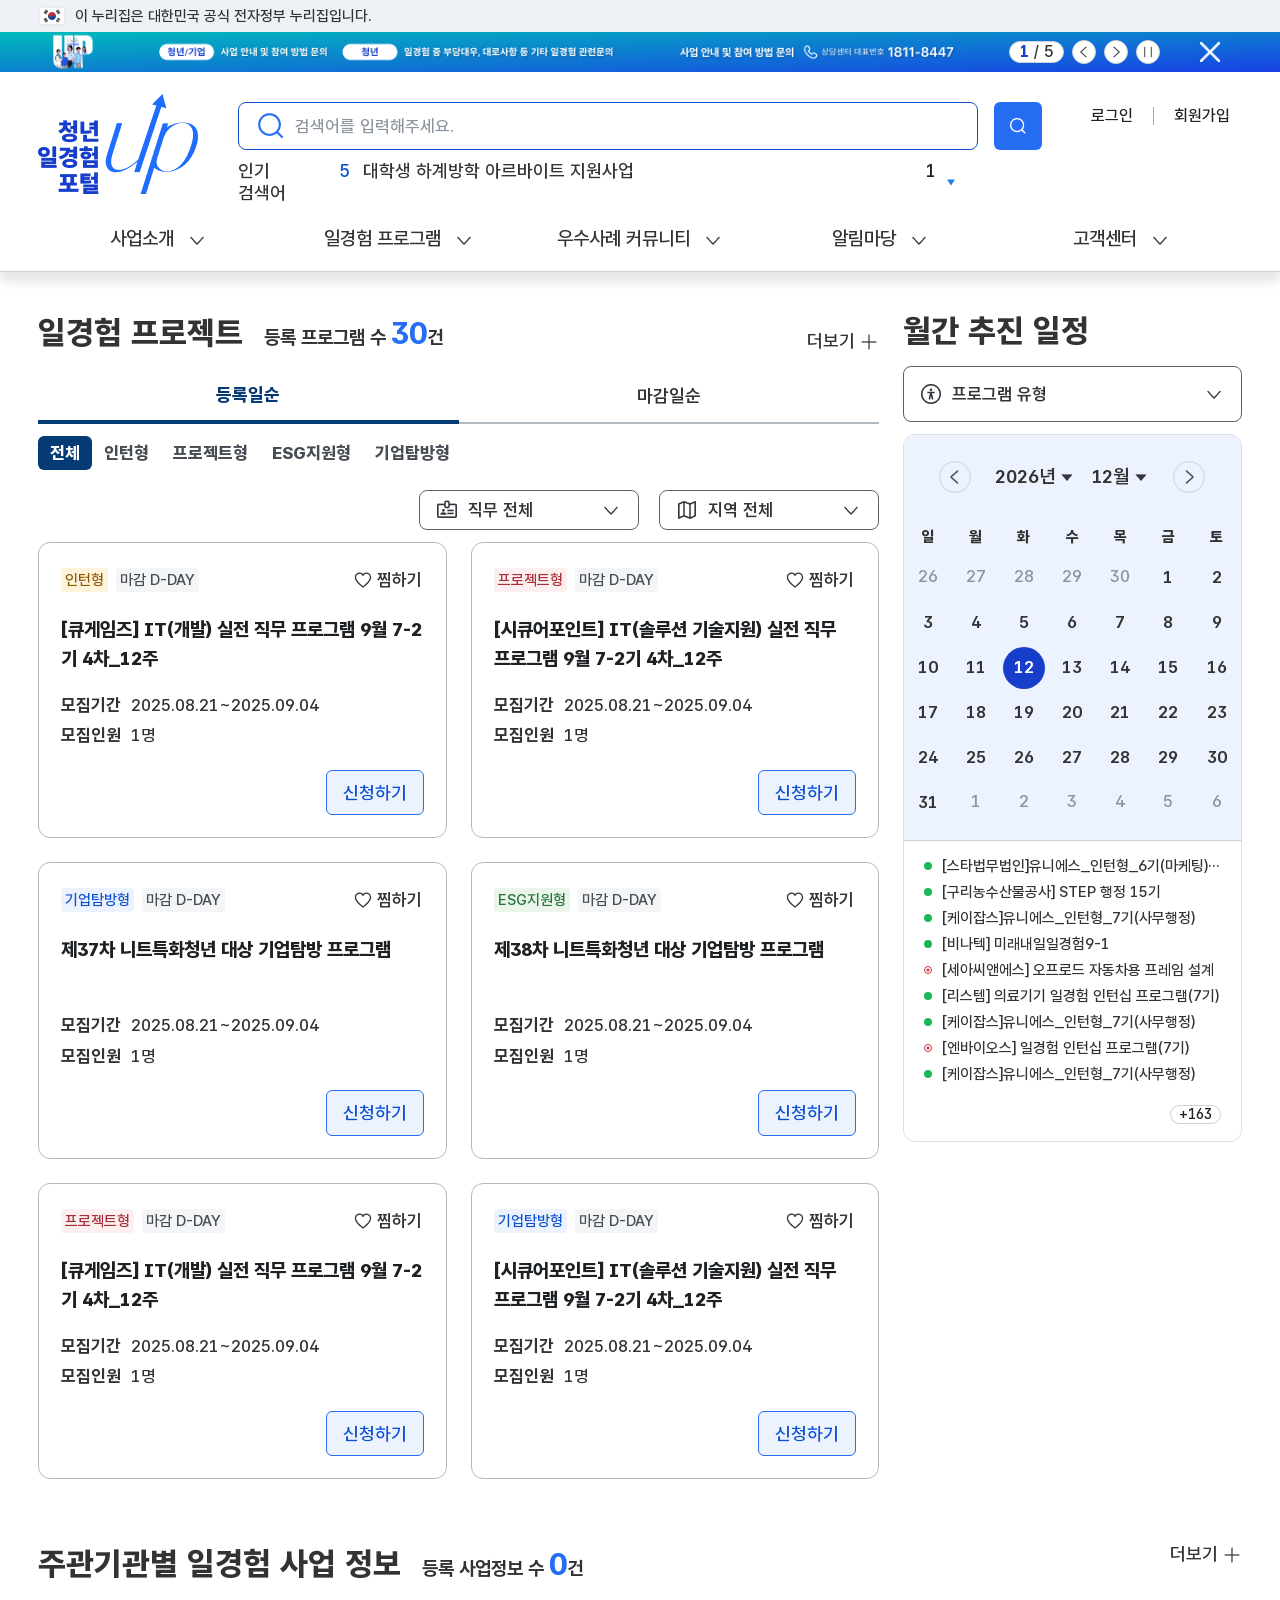
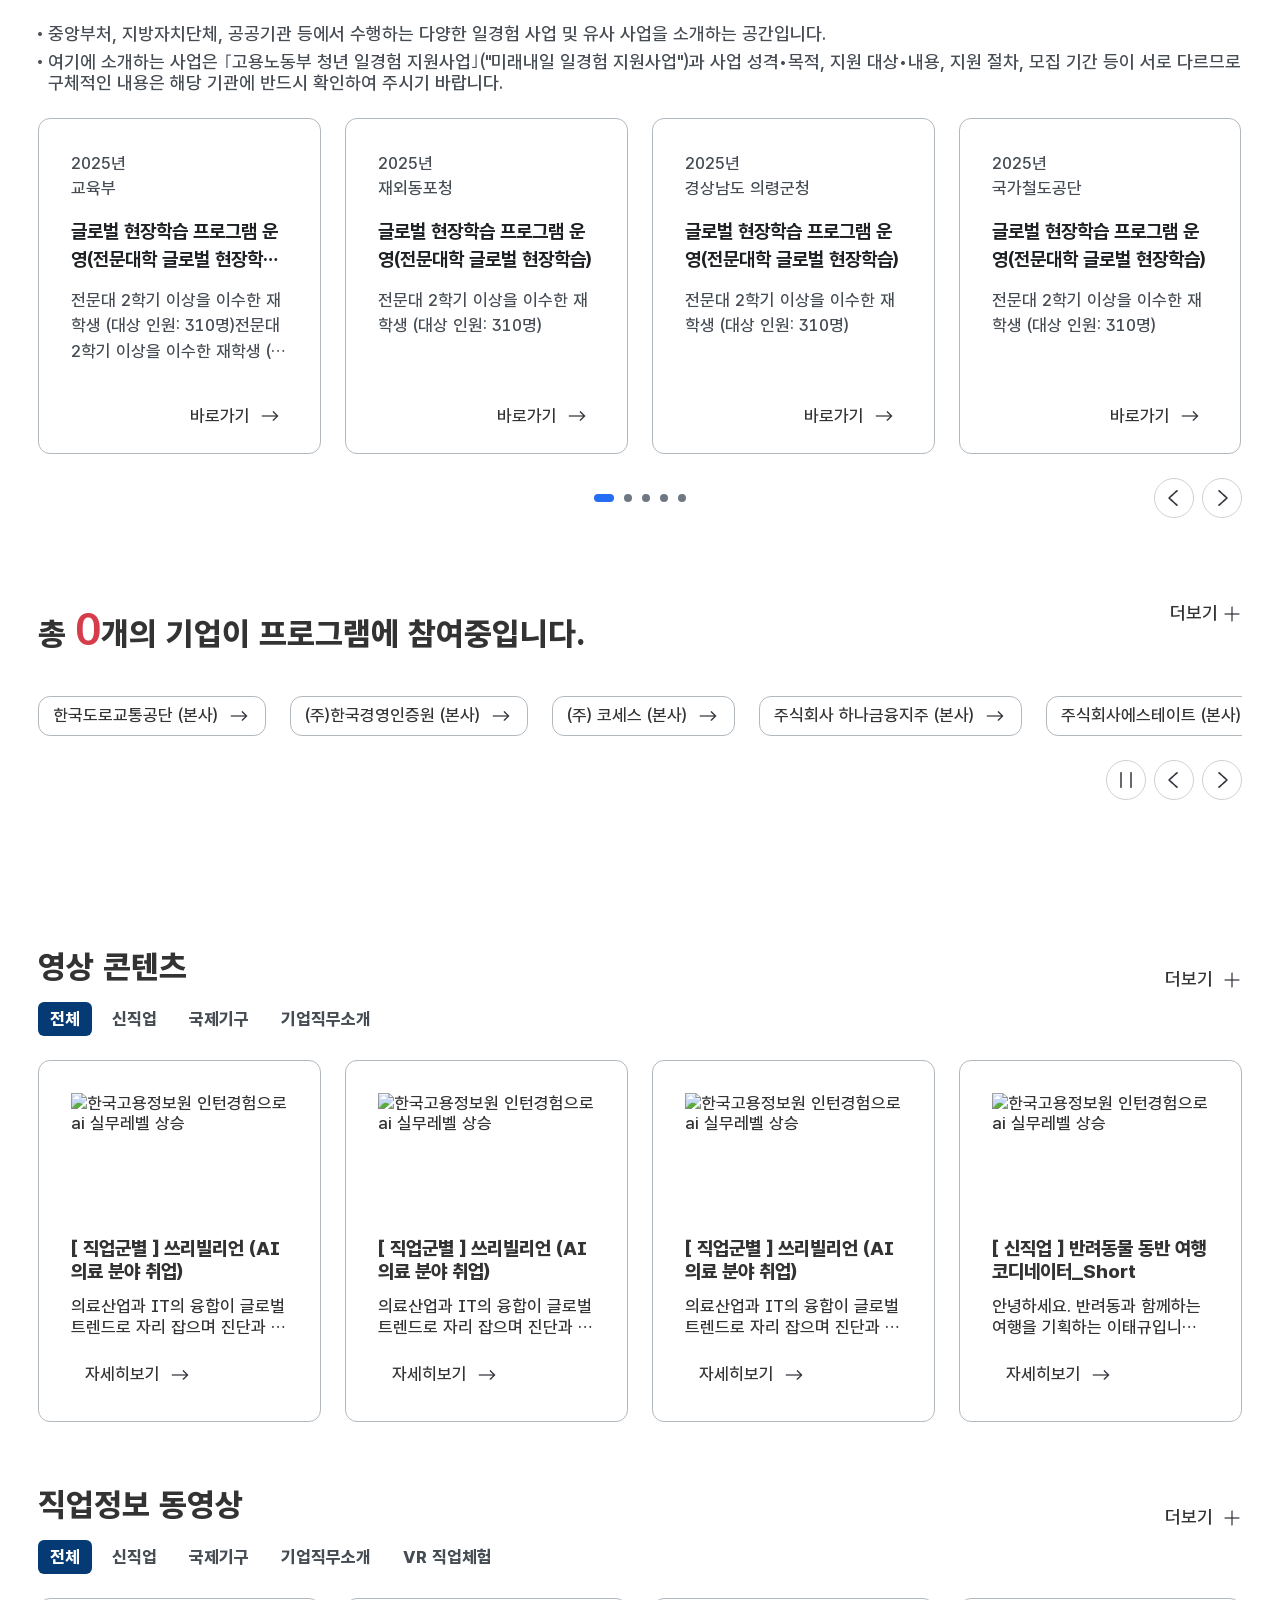
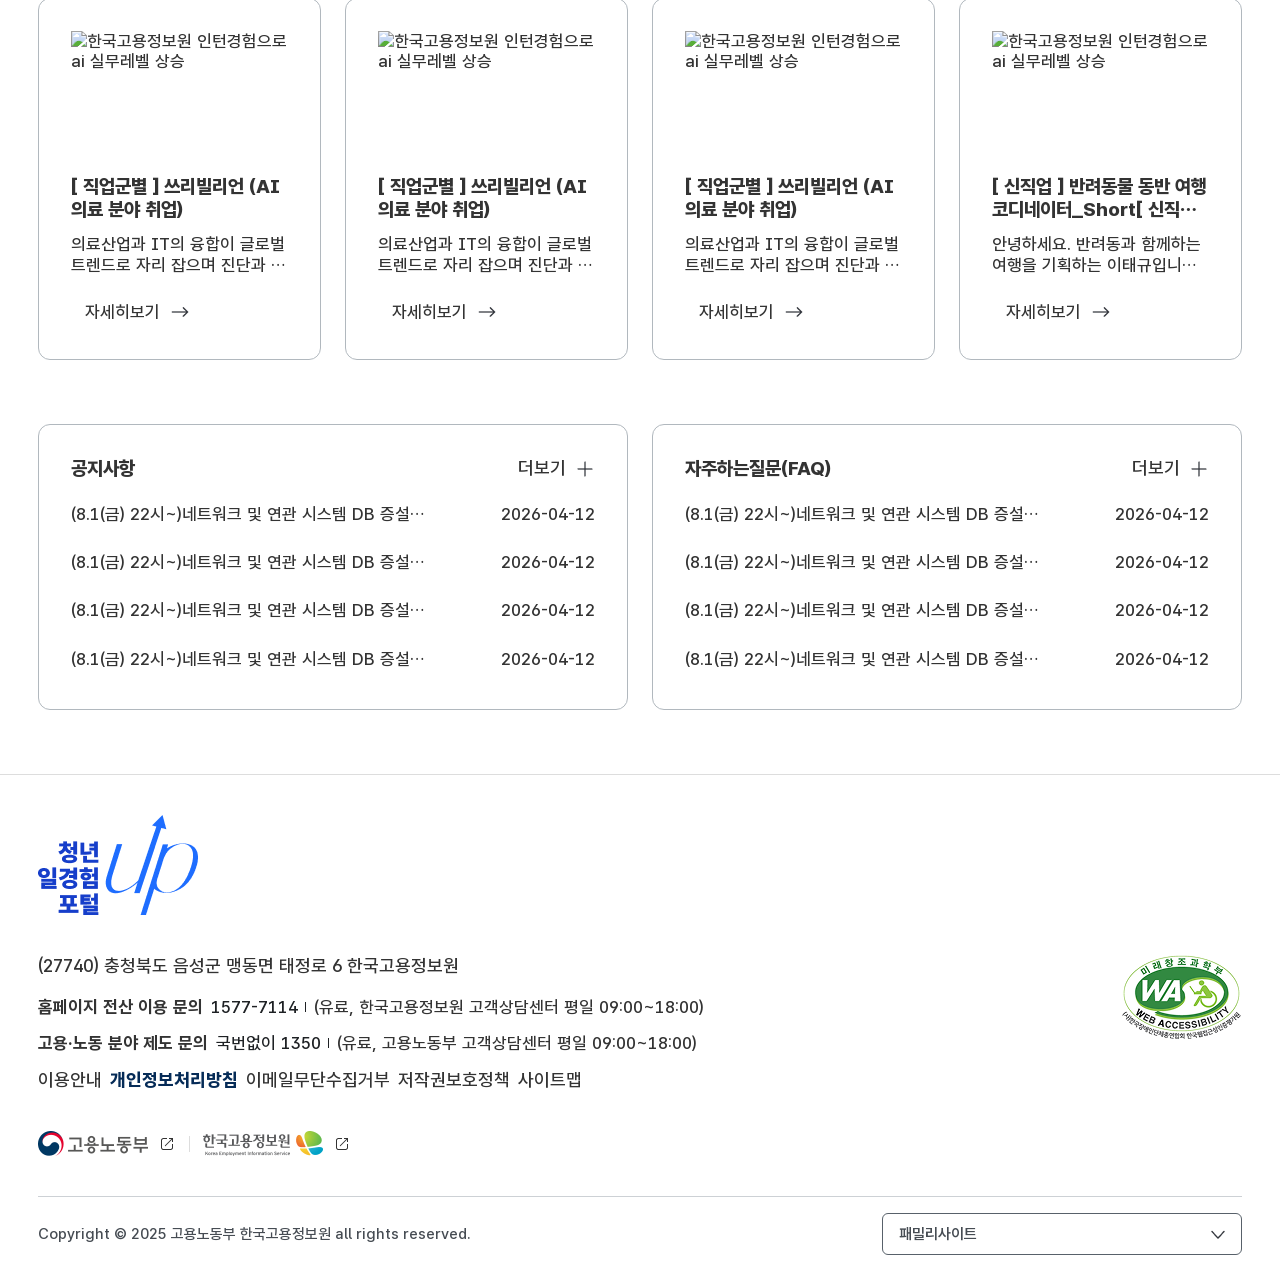
==== html/index.html @ be2e8fe1 "Initial commit" ====
<!DOCTYPE html>
<html lang="ko">
<head>
  

<!-- 헤더에 csrf토큰 -->

<meta charset="utf-8">
<meta http-equiv="X-UA-Compatible" content="IE=edge">
<meta name="viewport" content="width=device-width">
<meta name="format-detection" content="telephone=no, address=no, email=no">

<link rel="stylesheet" type="text/css" href="../static/css/common.css">
<link rel="stylesheet" type="text/css" href="../static/external/jquery-ui/jquery-ui.min.css">
<link rel="stylesheet" type="text/css" href="../static/external/swiper/swiper-bundle.min.css">
<link rel="stylesheet" type="text/css" href="../static/css/layout.css">
<link rel="stylesheet" type="text/css" href="../static/css/style.css">
<link rel="stylesheet" type="text/css" href="../static/css/main.css">
<link rel="icon" href="../static/images/common/KEIS.ico">

<script src="../static/external/jquery/jquery-1.12.4.min.js"></script>
<script src="../static/external/jquery-ui/jquery-ui.min.js"></script>
<script src="../static/external/jquery-ui/jquery.ui.touch-punch.min.js"></script>
<script src="../static/external/spin/spin.js"></script>
<script src="../static/external/swiper/swiper-bundle.min.js"></script>
<script src="../static/external/moment/moment.min.js"></script>
<script src="../static/external/moment/locale/locales.min.js"></script>
<script src="../static/external/blockui/jquery.blockUI.js"></script>
<script src="../static/external/index/index.global.min.js"></script>
<script src="../static/js/xh_commonUtil.js"></script>
<script src="../static/js/xh_common.js"></script>
<script src="../static/js/main.js"></script>



<script>
  
    
      const sessionCurrentMenuPurpSecd = "EBM02";
    
    
  
  
  
    const sessionConcTrgtSeCd = "EBM02";
  
  
    const head_menuId = "MXH0000002";
    const head_prgmId = "xhaa00_m01";
  
  //메시지 출력
  if ("") {
      setTimeout(function(){
        alert("");
      }, 100);
  } else if ("") {
      setTimeout(function(){
        alert("");
      }, 100);
  }
  ComLib.c.CONTEXT_PATH = "/";
</script>
<!-- title 내용 생성 -->



<!-- ./ title 내용 생성 -->
<title>홈 | 청년일경험 포털</title>
</head>
<body>
    <div class="skip-to-content">
        <a href="#container">본문내용 바로가기</a>
        <a href="#gnb">메인메뉴 바로가기</a>
    </div>
    <div class="wrapper">
        <!--............. header .............-->
        <script src="../static/js/common.js"></script>
        <header id="header">
            <div class="header-top">
                <div class="inner">
                    <span class="nuri-text">이 누리집은 대한민국 공식 전자정부 누리집입니다.</span>
                </div>
            </div>
            <div class="header-banner swiper-container">
                <div class="swiper-wrapper">
                    <div class="swiper-slide">
                        <a href="#none">
                            <img src="../static/images/common/header-banner01.png" alt="청년 일경험 포털 UP 청년/기업 사업 안내 및 참여 방법 문의 청녀 일경험 중 부당대우, 대로사항 등 기타 일경험 관련문의 사업 안내 및 참여 방법 문의 상담센터 대표번호 1811-8447" class="pc">
                            <img src="../static/images/common/header-banner-mobile01.png" alt="청년 일경험 포털 UP 청년/기업 사업 안내 및 참여 방법 문의 청녀 일경험 중 부당대우, 대로사항 등 기타 일경험 관련문의 사업 안내 및 참여 방법 문의 상담센터 대표번호 1811-8447" class="mobile">
                        </a>
                    </div>
                    <div class="swiper-slide">
                        <a href="#none">
                            <img src="../static/images/common/header-banner01.png" alt="청년 일경험 포털 UP 청년/기업 사업 안내 및 참여 방법 문의 청녀 일경험 중 부당대우, 대로사항 등 기타 일경험 관련문의 사업 안내 및 참여 방법 문의 상담센터 대표번호 1811-8447" class="pc">
                            <img src="../static/images/common/header-banner-mobile01.png" alt="청년 일경험 포털 UP 청년/기업 사업 안내 및 참여 방법 문의 청녀 일경험 중 부당대우, 대로사항 등 기타 일경험 관련문의 사업 안내 및 참여 방법 문의 상담센터 대표번호 1811-8447" class="mobile">
                        </a>
                    </div>
                    <div class="swiper-slide">
                        <a href="#none">
                            <img src="../static/images/common/header-banner01.png" alt="청년 일경험 포털 UP 청년/기업 사업 안내 및 참여 방법 문의 청녀 일경험 중 부당대우, 대로사항 등 기타 일경험 관련문의 사업 안내 및 참여 방법 문의 상담센터 대표번호 1811-8447" class="pc">
                            <img src="../static/images/common/header-banner-mobile01.png" alt="청년 일경험 포털 UP 청년/기업 사업 안내 및 참여 방법 문의 청녀 일경험 중 부당대우, 대로사항 등 기타 일경험 관련문의 사업 안내 및 참여 방법 문의 상담센터 대표번호 1811-8447" class="mobile">
                        </a>
                    </div>
                    <div class="swiper-slide">
                        <a href="#none">
                            <img src="../static/images/common/header-banner01.png" alt="청년 일경험 포털 UP 청년/기업 사업 안내 및 참여 방법 문의 청녀 일경험 중 부당대우, 대로사항 등 기타 일경험 관련문의 사업 안내 및 참여 방법 문의 상담센터 대표번호 1811-8447" class="pc">
                            <img src="../static/images/common/header-banner-mobile01.png" alt="청년 일경험 포털 UP 청년/기업 사업 안내 및 참여 방법 문의 청녀 일경험 중 부당대우, 대로사항 등 기타 일경험 관련문의 사업 안내 및 참여 방법 문의 상담센터 대표번호 1811-8447" class="mobile">
                        </a>
                    </div>
                    <div class="swiper-slide">
                        <a href="#none">
                            <img src="../static/images/common/header-banner01.png" alt="청년 일경험 포털 UP 청년/기업 사업 안내 및 참여 방법 문의 청녀 일경험 중 부당대우, 대로사항 등 기타 일경험 관련문의 사업 안내 및 참여 방법 문의 상담센터 대표번호 1811-8447" class="pc">
                            <img src="../static/images/common/header-banner-mobile01.png" alt="청년 일경험 포털 UP 청년/기업 사업 안내 및 참여 방법 문의 청녀 일경험 중 부당대우, 대로사항 등 기타 일경험 관련문의 사업 안내 및 참여 방법 문의 상담센터 대표번호 1811-8447" class="mobile">
                        </a>
                    </div>
                </div>
                <div class="swiper-controller">
                    <div class="pagination"></div>
                    <div class="btn-box">
                        <button type="button" class="btn-prev"><span class="blind">이전</span></button>
                        <button type="button" class="btn-next"><span class="blind">다음</span></button>
                        <button type="button" class="btn-stop"><span class="blind">재생/정지</span></button>
                    </div>
                    <button type="button" class="close"><span class="blind">닫기</span></button>
                </div>
                <!-- <button type="button" class="close"><span class="blind">닫기</span></button> -->
            </div>
            <div class="header-bottom">
                <div class="inner">
                    <h1 class="logo-box"><a href="#none" class="logo">청년 일경험 포털</a></h1>
                    <div class="srch-wrap">
                        <div class="inp-wrap">
                            <div class="inp-box">
                                <input type="text" placeholder="검색어를 입력해주세요." class="inp" title="검색어를 입력해주세요.">
                            </div>
                            <button type="button" class="btn-srch"><span class="blind">검색</span></button>
                        </div>
                        <div class="history-area">
                            <!-- 검색창 클릭 시 .active 생성 -->
                            <div>
                                <div class="left">
                                    <div class="trend-box">
                                        <p class="tit">인기검색어</p>
                                        <!-- 최근 검색 X -->
                                        <div class="center">
                                            <p class="center">최근 검색어가 없습니다.</p>
                                        </div>
                                        <!-- 최근 검색 O -->
                                        <div class="item-list">
                                            <div class="item">
                                                <span class="num">1</span>
                                                <a href="#none">빅데이터</a>
                                                <span class="rank down">
                                                    <!-- down 일 경우 하락 -->
                                                    <em>1</em>
                                                    <i class="blind">하락</i>
                                                </span>
                                                
                                            </div>
                                            <div class="item">
                                                <span class="num">2</span>
                                                <a href="#none">공기업</a>
                                                <span class="rank stay">
                                                    <!-- stay 일 경우 유지 -->
                                                    <em>1</em>
                                                    <i class="blind">유지</i>
                                                </span>
                                            </div>
                                            <div class="item">
                                                <span class="num">3</span>
                                                <a href="#none">청년인터</a>
                                                <span class="rank up">
                                                    <!-- up 일 경우 상승 -->
                                                    <em>1</em>
                                                    <i class="blind">상승</i>
                                                </span>
                                            </div>
                                        </div>
                                    </div>
                                    <div class="history-box">
                                        <p class="tit">최근 본 일경험 프로그램</p>
                                        <!-- 로그인 전 -->
                                        <div class="center">
                                            <P>최근 본 일경험 프로그램은 로그인 후 <br>확인 가능합니다.</P>
                                            <a href="#none" class="go-to-login">로그인</a>
                                        </div>
                                        <!-- 로그인 후 -->
                                        <div class="item-list">
                                            <div class="item">
                                                <a href="#none">[한국표준협회] 경영사무</a>
                                                <button class="btn-delete" title="삭제"></button>
                                            </div>
                                            <div class="item">
                                                <a href="#none">[더나은] 광고마케팅</a>
                                                <button class="btn-delete" title="삭제"></button>
                                            </div>
                                            <div class="item">
                                                <a href="#none">[근로복지공단 서울북부지사] 경영사무</a>
                                                <button class="btn-delete" title="삭제"></button>
                                            </div>
                                            <button class="btn-delete all">전체삭제</button>
                                        </div>
                                    </div>
                                </div>
                                <div class="right">
                                    <p class="tit">지원 마감 임박 공고</p>
                                    <ul class="list">
                                        <li>
                                            <span class="num">1.</span>
                                            <a href="#none">[근로복지공단 서울북부지사][근로복지공단 서울북부지사][근로복지공단 서울북부지사]</a>
                                        </li>
                                        <li>
                                            <span class="num">2.</span>
                                            <a href="#none">[근로복지공단 서울북부지사]</a>
                                        </li>
                                        <li>
                                            <span class="num">3.</span>
                                            <a href="#none">[근로복지공단 서울북부지사]</a>
                                        </li>
                                        <li>
                                            <span class="num">4.</span>
                                            <a href="#none">[근로복지공단 서울북부지사]</a>
                                        </li>
                                        <li>
                                            <span class="num">5.</span>
                                            <a href="#none">[근로복지공단 서울북부지사]</a>
                                        </li>
                                        <li>
                                            <span class="num">6.</span>
                                            <a href="#none">[근로복지공단 서울북부지사]</a>
                                        </li>
                                    </ul>
                                </div>
                            </div>
                        </div>
                        <div class="keyword-wrap">
                            <p>인기 검색어</p>
                            <div class="item">
                                <span class="num">5</span>
                                <a href="#none">대학생 하계방학 아르바이트 지원사업</a>
                                <span class="rank down">
                                    <!-- down 일 경우 하락 -->
                                    <em>1</em>
                                    <i class="blind">하락</i>
                                </span>
                                <!-- <span class="rank stay"> -->
                                    <!-- stay 일 경우 유지 -->
                                    <!-- <em>1</em> -->
                                    <!-- <i class="blind">유지</i> -->
                                <!-- </span> -->
                                <!-- <span class="rank up"> -->
                                    <!-- up 일 경우 상승 -->
                                    <!-- <em>1</em> -->
                                    <!-- <i class="blind">상승</i> -->
                                <!-- </span> -->
                            </div>
                        </div>
                    </div>
                    <ul class="util">
                        <li class="login"><a href="#none"><i class="icon"></i>로그인</a></li>
                        <!-- <li><a href="#none" class="logout"><i class="icon"></i>로그아웃</a></li> -->
                        <li class="join"><a href="#none" class="join"><i class="icon"></i>회원가입</a></li>
                        <li><button type="button" class="all-menu"><i class="icon"></i>전체메뉴</button></li>
                    </ul>
                    <div class="gnb-wrap pc">
                        <nav id="gnb" class="gnb">
                            <ul class="depth1">
                                <li class="depth1-item">
                                    <a href="#none">사업소개  <i></i></a>
                                    
                                    <ul class="depth2">
                                        <li class="depth2-item">
                                            <a href="#none">청년일경험 포털</a>
                                        </li>
                                        <li class="depth2-item">
                                            <a href="#none">고용노동부 <br>청년일경험</a>
                                        </li>
                                        <li class="depth2-item">
                                            <a href="#none">주관기관별 <br>일경험 사업</a>
                                        </li>
                                    </ul>
                                </li>
                                <li class="depth1-item">
                                    <a href="#none">일경험 프로그램  <i></i></a>
                                    
                                    <ul class="depth2">
                                        <li class="depth2-item">
                                            <a href="#none">프로그램 정보</a>
                                        </li>
                                        <li class="depth2-item">
                                            <a href="#none">모집일정</a>
                                        </li>
                                        <li class="depth2-item">
                                            <a href="#none">운영기관</a>
                                        </li>
                                        <li class="depth2-item">
                                            <a href="#none">참여기업</a>
                                        </li>
                                    </ul>
                                </li>
                                <li class="depth1-item">
                                    <a href="#none">우수사례 커뮤니티  <i></i></a>
                                    
                                    <ul class="depth2">
                                        <li class="depth2-item">
                                            <a href="#none">인턴형</a>
                                        </li>
                                        <li class="depth2-item">
                                            <a href="#none">프로젝트형 우수사례</a>
                                        </li>
                                        <li class="depth2-item">
                                            <a href="#none">ESG지원형 우수사례</a>
                                        </li>
                                        <li class="depth2-item">
                                            <a href="#none">기업탐방형 우수사례</a>
                                        </li>
                                    </ul>
                                </li>
                                <li class="depth1-item">
                                    <a href="#none">알림마당  <i></i></a>
                                    
                                    <ul class="depth2">
                                        <li class="depth2-item">
                                            <a href="#none">공지사항</a>
                                        </li>
                                        <li class="depth2-item">
                                            <a href="#none">자료실</a>
                                        </li>
                                        <li class="depth2-item">
                                            <a href="#none">VR 직업체험</a>
                                        </li>
                                        <li class="depth2-item">
                                            <a href="#none">직업정보 동영상</a>
                                        </li>
                                        <li class="depth2-item">
                                            <a href="#none">수료증 진위확인</a>
                                        </li>
                                    </ul>
                                </li>
                                <li class="depth1-item">
                                    <a href="#none">고객센터  <i></i></a>
                                    
                                    <ul class="depth2">
                                        <li class="depth2-item">
                                            <a href="#none">자주하는 질문</a>
                                        </li>
                                        <li class="depth2-item">
                                            <a href="#none">이용안내</a>
                                        </li>
                                        <li class="depth2-item">
                                            <a href="#none">사이트맵</a>
                                        </li>
                                        <li class="depth2-item">
                                            <a href="#none">운영 정책</a>
                                        </li>
                                    </ul>
                                </li>
                            </ul>
                        </nav>
                    </div>
                </div>
            </div>
            <div class="dim"></div>
        </header>
        <!--............. mobile gnb .............-->
        <div class="mobile-gnb-wrap">
            <div class="mobile-gnb">
                <div class="mobile-info">
                    <a href="#none" class="login">로그인을 해주세요.</a>
                </div>
                <nav class="gnb">
                    <ul class="depth1">
                        <!-- 좌측메뉴 -->
                        <li class="depth1-item">
                            <a href="#none" title="메뉴 열기">사업소개<i></i></a>
                            <!-- 대메뉴명 -->
                            <ul class="depth2">
                                <li class="depth2-item"><a href="#none">청년일경험 포털</a></li> <!-- 2댑스 중메뉴명 -->

                                <li class="depth2-item"><a href="#none">고용노동부 청년일경험</a></li> <!-- 2댑스 중메뉴명 -->

                                <li class="depth2-item"><a href="#none">주관기관별 일경험 사업</a></li> <!-- 2댑스 중메뉴명 -->
                            </ul>
                        </li>
                        
                        <li class="depth1-item">
                            <a href="#n" title="메뉴 열기" class="">일경험 프로그램<i></i></a>
                            <!-- 대메뉴명 -->
                            <ul class="depth2">
                                <li class="depth2-item"><a href="#none">프로그램 정보</a></li>  <!-- 2댑스 중메뉴명 -->

                                <li class="depth2-item"><a href="#none">모집일정</a></li>  <!-- 2댑스 중메뉴명 -->

                                <li class="depth2-item"><a href="#none">운영기관</a></li>  <!-- 2댑스 중메뉴명 -->

                                <li class="depth2-item"><a href="#none">참여기업</a></li>  <!-- 2댑스 중메뉴명 -->
                            </ul>
                        </li>
                        
                        <li class="depth1-item">
                            <a href="#n" title="메뉴 열기">우수사례 커뮤니티<i></i></a>
                            <!-- 대메뉴명 -->
                            
                            <ul class="depth2">
                                <li class="depth2-item"><a href="#none">인턴형 우수사례</a></li>  <!-- 2댑스 중메뉴명 -->

                                <li class="depth2-item"><a href="#none">프로젝트형 우수사례</a></li>  <!-- 2댑스 중메뉴명 -->

                                <li class="depth2-item"><a href="#none">ESG지원형 우수사례</a></li>  <!-- 2댑스 중메뉴명 -->

                                <li class="depth2-item"><a href="#none">기업탐방형 우수사례</a></li>  <!-- 2댑스 중메뉴명 -->
                            </ul>
                        </li>
                        
                        <li class="depth1-item">
                            <a href="#n" title="메뉴 열기">알림마당<i></i></a>
                            <!-- 대메뉴명 -->
                            
                            <ul class="depth2">
                                <li class="depth2-item"><a href="#none">공지사항</a></li>  <!-- 2댑스 중메뉴명 -->

                                <li class="depth2-item"><a href="#none">자료실</a></li>  <!-- 2댑스 중메뉴명 -->

                                <li class="depth2-item"><a href="#none">VR 직업체험</a></li>  <!-- 2댑스 중메뉴명 -->

                                <li class="depth2-item"><a href="#none">직업정보 동영상</a></li>  <!-- 2댑스 중메뉴명 -->

                                <li class="depth2-item"><a href="#none">수료증 진위확인</a></li>  <!-- 2댑스 중메뉴명 -->
                            </ul>
                        </li>
                        
                        <li class="depth1-item">
                            <a href="#n" title="메뉴 열기">고객센터<i></i></a>
                            <!-- 대메뉴명 -->
                            
                            <ul class="depth2">
                                <li class="depth2-item"><a href="#none">자주하는 질문</a></li>  <!-- 2댑스 중메뉴명 -->

                                <li class="depth2-item"><a href="#none">이용안내</a></li>  <!-- 2댑스 중메뉴명 -->

                                <li class="depth2-item"><a href="#none">사이트맵</a></li>  <!-- 2댑스 중메뉴명 -->

                                <li class="depth2-item"><a href="#none">운영 정책</a></li>  <!-- 2댑스 중메뉴명 -->
                            </ul>
                        </li>
                    </ul>
                </nav>
                <button type="button" class="mobile-close"><span class="blind">메뉴 닫기</span></button>
            </div>
        </div>
        <!--............. //mobile gnb .............-->

        <!--............. // header .............-->

        <!--............. main container .............-->
        <div id="container" class="container main">
            <div class="inner">
                <section class="visual">
                    <div class="left">
                        <h2>일경험 프로젝트 
                            <span class="desc">등록 프로그램 수 <i class="counter" data-target="87">0</i>건</span>
                        </h2>
                        
                        <div class="tab-container">
                            <ul class="btn-wrap tab-menu">
                                <li><button type="button" class="active" title="선택됨">등록일순</button></li>
                                <li><button type="button" title="">마감일순</button></li>
                            </ul>
                            <div class="tab-contents">
                                <div class="detail-wrap btn-wrap">
                                    <div class="details swiper-container">
                                        <div class="swiper-wrapper">
                                            <div class="swiper-slide"><button type="button" class="btn active" title="선택됨">전체</button></div>
                                            <div class="swiper-slide"><button type="button" class="btn">인턴형</button></div>
                                            <div class="swiper-slide"><button type="button" class="btn">프로젝트형</button></div>
                                            <div class="swiper-slide"><button type="button" class="btn">ESG지원형</button></div>
                                            <div class="swiper-slide"><button type="button" class="btn">기업탐방형</button></div>
                                        </div>
                                        <div class="swiper-controller">
                                            <button type="button" class="prev"><span class="blind">이전</span></button>
                                            <button type="button" class="next"><span class="blind">다음</span></button>
                                        </div>
                                    </div>
                                    <div class="inp-group">
                                        <div class="custom-select dropdown">
                                            <button class="dropdown-btn ico-category" title="직무 선택 열기">직무 전체</button>
                                            <div class="dropdown-box">
                                                <div class="popup-header">직무 선택</div>
                                                <div class="popup-body">
                                                    <div class="rdo-group block">
                                                        <label class="rdo"><input type="radio" name="rdo01" value="" checked=""><span>직무 전체</span></label>
                                                        
                                                        <label class="rdo"><input type="radio" name="rdo01" value="10"><span>경영·사무</span></label>
                                                        
                                                        <label class="rdo"><input type="radio" name="rdo01" value="11"><span>금융·회계</span></label>
                                                        
                                                        <label class="rdo"><input type="radio" name="rdo01" value="12"><span>영업·해외영업</span></label>
                                                        
                                                        <label class="rdo"><input type="radio" name="rdo01" value="13"><span>광고·마케팅</span></label>
                                                        
                                                        <label class="rdo"><input type="radio" name="rdo01" value="14"><span>IT</span></label>
                                                        
                                                        <label class="rdo"><input type="radio" name="rdo01" value="15"><span>연구·R&amp;D</span></label>
                                                        
                                                        <label class="rdo"><input type="radio" name="rdo01" value="16"><span>생산·제조</span></label>
                                                        
                                                        <label class="rdo"><input type="radio" name="rdo01" value="17"><span>공공행정</span></label>
                                                        
                                                        <label class="rdo"><input type="radio" name="rdo01" value="99"><span>기타</span></label>
                                                        
                                                    </div>
                                                </div>
                                                <div class="popup-footer">
                                                    <button class="dropdown-apply"><span class="blind">직무 선택</span>적용</button>
                                                </div>
                                                <button class="popup-close" onclick="fn_CategoryPopClose();"><span class="blind">직무 선택 닫기</span></button>
                                            </div>
                                        </div>
                                        <div class="custom-select dropdown">
                                            <button class="dropdown-btn ico-region" title="지역 선택 열기" aria-expanded="true">지역 전체</button>
                                            <div class="dropdown-box">
                                                <div class="popup-header">지역 선택</div>
                                                <div class="popup-body">
                                                    <div class="rdo-group block">
                                                        <label class="rdo"><input type="radio" name="rdo02" value="" checked=""><span>지역 전체</span></label>
                                                        
                                                        <label class="rdo"><input type="radio" name="rdo02" value="11000"><span>서울</span></label>
                                                        
                                                        <label class="rdo"><input type="radio" name="rdo02" value="26000"><span>부산</span></label>
                                                        
                                                        <label class="rdo"><input type="radio" name="rdo02" value="27000"><span>대구</span></label>
                                                        
                                                        <label class="rdo"><input type="radio" name="rdo02" value="28000"><span>인천</span></label>
                                                        
                                                        <label class="rdo"><input type="radio" name="rdo02" value="29000"><span>광주</span></label>
                                                        
                                                        <label class="rdo"><input type="radio" name="rdo02" value="30000"><span>대전</span></label>
                                                        
                                                        <label class="rdo"><input type="radio" name="rdo02" value="31000"><span>울산</span></label>
                                                        
                                                        <label class="rdo"><input type="radio" name="rdo02" value="36110"><span>세종</span></label>
                                                        
                                                        <label class="rdo"><input type="radio" name="rdo02" value="41000"><span>경기</span></label>
                                                        
                                                        <label class="rdo"><input type="radio" name="rdo02" value="43000"><span>충북</span></label>
                                                        
                                                        <label class="rdo"><input type="radio" name="rdo02" value="44000"><span>충남</span></label>
                                                        
                                                        <label class="rdo"><input type="radio" name="rdo02" value="46000"><span>전남</span></label>
                                                        
                                                        <label class="rdo"><input type="radio" name="rdo02" value="47000"><span>경북</span></label>
                                                        
                                                        <label class="rdo"><input type="radio" name="rdo02" value="48000"><span>경남</span></label>
                                                        
                                                        <label class="rdo"><input type="radio" name="rdo02" value="50000"><span>제주</span></label>
                                                        
                                                        <label class="rdo"><input type="radio" name="rdo02" value="51000"><span>강원</span></label>
                                                        
                                                        <label class="rdo"><input type="radio" name="rdo02" value="52000"><span>전북</span></label>
                                                        
                                                        <label class="rdo"><input type="radio" name="rdo02" value="99999"><span>지역무관</span></label>
                                                        
                                                    </div>
                                                </div>
                                                <div class="popup-footer">
                                                    <button class="dropdown-apply"><span class="blind">지역 선택</span>적용</button>
                                                </div>
                                                <button class="popup-close"><span class="blind">지역 선택 닫기</span></button>
                                            </div>
                                        </div>
                                    </div>
                                </div>

                                <!-- 컨텐츠 있을 때 -->
                                <div class="contents active swiper-container responsive">
                                    <ul class="item swiper-wrapper">
                                        <li class="swiper-slide">
                                            <div class="util-box">
                                                <div class="tag-box">
                                                    <span class="tag yellow">인턴형</span>
                                                    <span class="tag gray">마감 D-DAY</span>
                                                </div>
                                                <button type="button" class="btn-wish">찜하기</button>
                                            </div>
                                            <p class="tit">[큐게임즈] IT(개발) 실전 직무 프로그램 9월 7-2기 4차_12주</p>
                                            <p><span class="bold">모집기간</span><span>2025.08.21~2025.09.04</span></p>
                                            <p><span class="bold">모집인원</span><span>1명</span></p>
                                            <a href="#none1" class="">신청하기</a>
                                        </li>
                                        <li class="swiper-slide">
                                            <div class="util-box">
                                                <div class="tag-box">
                                                    <span class="tag red">프로젝트형</span>
                                                    <span class="tag gray">마감 D-DAY</span>
                                                </div>
                                                <button type="button" class="btn-wish">찜하기</button>
                                            </div>
                                            <p class="tit">[시큐어포인트] IT(솔루션 기술지원) 실전 직무 프로그램 9월 7-2기 4차_12주</p>
                                            <p><span class="bold">모집기간</span><span>2025.08.21~2025.09.04</span></p>
                                            <p><span class="bold">모집인원</span><span>1명</span></p>
                                            <a href="#none2" class="">신청하기</a>
                                        </li>
                                        <li class="swiper-slide">
                                            <div class="util-box">
                                                <div class="tag-box">
                                                    <span class="tag blue">기업탐방형</span>
                                                    <span class="tag gray">마감 D-DAY</span>
                                                </div>
                                                <button type="button" class="btn-wish">찜하기</button>
                                            </div>
                                            <p class="tit">제37차 니트특화청년 대상 기업탐방 프로그램</p>
                                            <p><span class="bold">모집기간</span><span>2025.08.21~2025.09.04</span></p>
                                            <p><span class="bold">모집인원</span><span>1명</span></p>
                                            <a href="#none3" class="">신청하기</a>
                                        </li>
                                        <li class="swiper-slide">
                                            <div class="util-box">
                                                <div class="tag-box">
                                                    <span class="tag green">ESG지원형</span>
                                                    <span class="tag gray">마감 D-DAY</span>
                                                </div>
                                                <button type="button" class="btn-wish">찜하기</button>
                                            </div>
                                            <p class="tit">제38차 니트특화청년 대상 기업탐방 프로그램</p>
                                            <p><span class="bold">모집기간</span><span>2025.08.21~2025.09.04</span></p>
                                            <p><span class="bold">모집인원</span><span>1명</span></p>
                                            <a href="#none4" class="">신청하기</a>
                                        </li>
                                        <li class="swiper-slide">
                                            <div class="util-box">
                                                <div class="tag-box">
                                                    <span class="tag red">프로젝트형</span>
                                                    <span class="tag gray">마감 D-DAY</span>
                                                </div>
                                                <button type="button" class="btn-wish">찜하기</button>
                                            </div>
                                            <p class="tit">[큐게임즈] IT(개발) 실전 직무 프로그램 9월 7-2기 4차_12주</p>
                                            <p><span class="bold">모집기간</span><span>2025.08.21~2025.09.04</span></p>
                                            <p><span class="bold">모집인원</span><span>1명</span></p>
                                            <a href="#none5" class="">신청하기</a>
                                        </li>
                                        <li class="swiper-slide">
                                            <div class="util-box">
                                                <div class="tag-box">
                                                    <span class="tag blue">기업탐방형</span>
                                                    <span class="tag gray">마감 D-DAY</span>
                                                </div>
                                                <button type="button" class="btn-wish">찜하기</button>
                                            </div>
                                            <p class="tit">[시큐어포인트] IT(솔루션 기술지원) 실전 직무 프로그램 9월 7-2기 4차_12주</p>
                                            <p><span class="bold">모집기간</span><span>2025.08.21~2025.09.04</span></p>
                                            <p><span class="bold">모집인원</span><span>1명</span></p>
                                            <a href="#none6" class="">신청하기</a>
                                        </li>
                                    </ul>
                                    <div class="swiper-controller">
                                        <button type="button" class="btn-prev"></button>
                                        <div class="pagination"></div>
                                        <button type="button" class="btn-next"></button>
                                    </div>
                                </div>
                                
                                <!-- 컨텐츠 없을 때 -->
                                <div class="contents">
                                    <p class="no-content">모집 중인 프로그램이 없습니다. 😥</p>
                                </div>

                                
                            </div>
                        </div>
                        <a href="#none2" class="view-more">더보기<i class="icon"></i></a>
                    </div>
                    <div class="right">
                        <h2>월간 추진 일정</h2>
                        <div class="custom-select dropdown">
                            <button class="dropdown-btn ico-programlist" title="직무 선택 열기">프로그램 유형</button>
                            <div class="dropdown-box">
                                <div class="popup-header">프로그램 유형</div>
                                <div class="popup-body">
                                    <div class="rdo-group block">
                                        <label class="rdo"><input type="radio" name="rdo01" value="" checked=""><span>전체</span></label>
                                        
                                        <label class="rdo"><input type="radio" name="rdo01" value="10"><span>인턴형</span></label>
                                        
                                        <label class="rdo"><input type="radio" name="rdo01" value="11"><span>프로젝트형</span></label>
                                        
                                        <label class="rdo"><input type="radio" name="rdo01" value="12"><span>ESG지원형</span></label>
                                        
                                        <label class="rdo"><input type="radio" name="rdo01" value="13"><span>기업탐방형</span></label>
                                    </div>
                                </div>
                                <div class="popup-footer">
                                    <button class="dropdown-apply"><span class="blind">프로그램 유형</span>적용</button>
                                </div>
                                <button class="popup-close" onclick="fn_CategoryPopClose();"><span class="blind">프로그램 유형 닫기</span></button>
                            </div>
                        </div>
                        <div class="calender-wrap">
                            <div class="calender-header">
                                <button type="button" class="btn btn-prev"><span class="blind">이전 달</span></button>
                                <div class="select-group">
                                    <div class="select-box">
                                        <button class="select-display">2026년</button>
                                        <ul class="select-options">
                                            <li><button>2024년</button></li>
                                            <li><button>2025년</button></li>
                                            <li><button>2026년</button></li>
                                            <li><button>2027년</button></li>
                                        </ul>
                                    </div>
                                    <div class="select-box">
                                        <button class="select-display">12월</button>
                                        <ul class="select-options">
                                            <li><button type="button">1월</button></li>
                                            <li><button type="button">2월</button></li>
                                            <li><button type="button">3월</button></li>
                                            <li><button type="button">4월</button></li>
                                            <li><button type="button">5월</button></li>
                                            <li><button type="button">6월</button></li>
                                            <li><button type="button">7월</button></li>
                                            <li><button type="button">8월</button></li>
                                            <li><button type="button">9월</button></li>
                                            <li><button type="button">10월</button></li>
                                            <li><button type="button">11월</button></li>
                                            <li><button type="button">12월</button></li>
                                        </ul>
                                    </div>
                                </div>
                                <button type="button" class="btn btn-next"><span class="blind">다음 달</span></button>
                            </div>
                            <div class="calender-box">
                                <table class="calender">
                                    <caption class="blind">월간 일정에 대한 표</caption>
                                    <colgroup>
                                        <col style="width: calc(100% / 7);">
                                        <col style="width: calc(100% / 7);">
                                        <col style="width: calc(100% / 7);">
                                        <col style="width: calc(100% / 7);">
                                        <col style="width: calc(100% / 7);">
                                        <col style="width: calc(100% / 7);">
                                        <col style="width: calc(100% / 7);">
                                    </colgroup>
                                    <thead>
                                        <tr>
                                            <th scope="col">일</th>
                                            <th scope="col">월</th>
                                            <th scope="col">화</th>
                                            <th scope="col">수</th>
                                            <th scope="col">목</th>
                                            <th scope="col">금</th>
                                            <th scope="col">토</th>
                                        </tr>
                                    </thead>
                                    <tbody>
                                        <tr>
                                            <td class="disabled"><span>26</span></td>
                                            <td class="disabled"><span>27</span></td>
                                            <td class="disabled"><span>28</span></td>
                                            <td class="disabled"><span>29</span></td>
                                            <td class="disabled"><span>30</span></td>
                                            <td><button type="button"><span>1</span></button></td>
                                            <td><button type="button"><span>2</span></button></td>
                                        </tr>
                                        <tr>
                                            <td><button type="button"><span>3</span></button></td>
                                            <td><button type="button"><span>4</span></button></td>
                                            <td><button type="button"><span>5</span></button></td>
                                            <td><button type="button"><span>6</span></button></td>
                                            <td><button type="button"><span>7</span></button></td>
                                            <td><button type="button"><span>8</span></button></td>
                                            <td><button type="button"><span>9</span></button></td>
                                        </tr>
                                        <tr>
                                            <td><button type="button"><span>10</span></button></td>
                                            <td><button type="button"><span>11</span></button></td>
                                            <td class="today"><button type="button"><span>12</span></button></td>
                                            <td><button type="button"><span>13</span></button></td>
                                            <td><button type="button"><span>14</span></button></td>
                                            <td><button type="button"><span>15</span></button></td>
                                            <td><button type="button"><span>16</span></button></td>
                                        </tr>
                                        <tr>
                                            <td><button type="button"><span>17</span></button></td>
                                            <td><button type="button"><span>18</span></button></td>
                                            <td><button type="button"><span>19</span></button></td>
                                            <td><button type="button"><span>20</span></button></td>
                                            <td><button type="button"><span>21</span></button></td>
                                            <td><button type="button"><span>22</span></button></td>
                                            <td><button type="button"><span>23</span></button></td>
                                        </tr>
                                        <tr>
                                            <td><button type="button"><span>24</span></button></td>
                                            <td><button type="button"><span>25</span></button></td>
                                            <td><button type="button"><span>26</span></button></td>
                                            <td><button type="button"><span>27</span></button></td>
                                            <td><button type="button"><span>28</span></button></td>
                                            <td><button type="button"><span>29</span></button></td>
                                            <td><button type="button"><span>30</span></button></td>
                                        </tr>
                                        <tr>
                                            <td><button type="button"><span>31</span></button></td>
                                            <td class="disabled"><span>1</span></td>
                                            <td class="disabled"><span>2</span></td>
                                            <td class="disabled"><span>3</span></td>
                                            <td class="disabled"><span>4</span></td>
                                            <td class="disabled"><span>5</span></td>
                                            <td class="disabled"><span>6</span></td>
                                        </tr>
                                    </tbody>
                                </table>
                            </div>
                            <!-- 최대 9개 -->
                            <div class="list-box">

                                <!-- 모집시작 : green -->
                                <!-- 모집마감 : red -->
                                <div class="list green">
                                    <span class="dot"><i class="blind">모집 시작</i></span>
                                    <a href="#none">[스타법무법인]유니에스_인턴형_6기(마케팅)(마케팅)</a>
                                </div>
                                <div class="list green">
                                    <span class="dot"><i class="blind">모집 시작</i></span>
                                    <a href="#none">[구리농수산물공사] STEP 행정 15기</a>
                                </div>
                                <div class="list green">
                                    <span class="dot"><i class="blind">모집 시작</i></span>
                                    <a href="#none">[케이잡스]유니에스_인턴형_7기(사무행정)</a>
                                </div>
                                <div class="list green">
                                    <span class="dot"><i class="blind">모집 시작</i></span>
                                    <a href="#none">[비나텍] 미래내일일경험9-1</a>
                                </div>
                                <div class="list red">
                                    <span class="dot"><i class="blind">모집 마감</i></span>
                                    <a href="#none">[세아씨앤에스] 오프로드 자동차용 프레임 설계</a>
                                </div>
                                <div class="list green">
                                    <span class="dot"><i class="blind">모집 시작</i></span>
                                    <a href="#none">[리스템] 의료기기 일경험 인턴십 프로그램(7기)</a>
                                </div>
                                <div class="list green">
                                    <span class="dot"><i class="blind">모집 시작</i></span>
                                    <a href="#none">[케이잡스]유니에스_인턴형_7기(사무행정)</a>
                                </div>
                                <div class="list red">
                                    <span class="dot"><i class="blind">모집 마감</i></span>
                                    <a href="#none">[엔바이오스] 일경험 인턴십 프로그램(7기)</a>
                                </div>
                                <div class="list green">
                                    <span class="dot"><i class="blind">모집 시작</i></span>
                                    <a href="#none">[케이잡스]유니에스_인턴형_7기(사무행정)</a>
                                </div>
                                <a href="#none" class="more" title="월간 추진 일정 더보기">+<i>163</i></a>
                            </div>
                        </div>
                    </div>
                </section>
            </div>
            <section class="section sec03">
                <div class="inner">
                    <div class="program-slider">
                        <h2>주관기관별 일경험 사업 정보
                            <span class="desc">등록 사업정보 수 <i class="counter" data-target="9999">0</i>건</span>
                        </h2>
                        
                        <ul>
                            <li>
                                <p>중앙부처, 지방자치단체, 공공기관 등에서 수행하는 다양한 일경험 사업 및 유사 사업을 소개하는 공간입니다.</p>
                            </li>
                            <li>
                                <p>여기에 소개하는 사업은 ⌈고용노동부 청년 일경험 지원사업⌋("미래내일 일경험 지원사업")과 사업 성격•목적, 지원 대상•내용, 지원 절차, 모집 기간 등이 서로 다르므로 구체적인 내용은 해당 기관에 반드시 확인하여 주시기 바랍니다.</p>
                            </li>
                        </ul>
                        <div class="swiper-container">
                            <div class="swiper-wrapper">
                                <div class="swiper-slide">
                                    <a href="#none">
                                        <p>2025년</p>
                                        <p>교육부</p>
                                        <p class="tit">글로벌 현장학습 프로그램 운영(전문대학 글로벌 현장학습)글로벌 현장학습 프로그램 운영(전문대학 글로벌 현장학습)</p>
                                        <p class="desc">전문대 2학기 이상을 이수한 재학생 (대상 인원: 310명)전문대 2학기 이상을 이수한 재학생 (대상 인원: 310명)전문대 2학기 이상을 이수한 재학생 (대상 인원: 310명)</p>
                                        <span class="shortcut">바로가기</span>
                                    </a>
                                </div>
                                <div class="swiper-slide">
                                    <a href="#none">
                                        <p>2025년</p>
                                        <p>재외동포청</p>
                                        <p class="tit">글로벌 현장학습 프로그램 운영(전문대학 글로벌 현장학습)</p>
                                        <p class="desc">전문대 2학기 이상을 이수한 재학생 (대상 인원: 310명)</p>
                                        <span class="shortcut">바로가기</span>
                                    </a>
                                </div>
                                <div class="swiper-slide">
                                    <a href="#none">
                                        <p>2025년</p>
                                        <p>경상남도 의령군청</p>
                                        <p class="tit">글로벌 현장학습 프로그램 운영(전문대학 글로벌 현장학습)</p>
                                        <p class="desc">전문대 2학기 이상을 이수한 재학생 (대상 인원: 310명)</p>
                                        <span class="shortcut">바로가기</span>
                                    </a>
                                </div>
                                <div class="swiper-slide">
                                    <a href="#none">
                                        <p>2025년</p>
                                        <p>국가철도공단</p>
                                        <p class="tit">글로벌 현장학습 프로그램 운영(전문대학 글로벌 현장학습)</p>
                                        <p class="desc">전문대 2학기 이상을 이수한 재학생 (대상 인원: 310명)</p>
                                        <span class="shortcut">바로가기</span>
                                    </a>
                                </div>
                                <div class="swiper-slide">
                                    <a href="#none">
                                        <p>2025년</p>
                                        <p>대전광역시청</p>
                                        <p class="tit">글로벌 현장학습 프로그램 운영(전문대학 글로벌 현장학습)</p>
                                        <p class="desc">전문대 2학기 이상을 이수한 재학생 (대상 인원: 310명)</p>
                                        <span class="shortcut">바로가기</span>
                                    </a>
                                </div>
                                <div class="swiper-slide">
                                    <a href="#none">
                                        <p>2025년</p>
                                        <p>교육부</p>
                                        <p class="tit">글로벌 현장학습 프로그램 운영(전문대학 글로벌 현장학습)</p>
                                        <p class="desc">전문대 2학기 이상을 이수한 재학생 (대상 인원: 310명)</p>
                                        <span class="shortcut">바로가기</span>
                                    </a>
                                </div>
                                <div class="swiper-slide">
                                    <a href="#none">
                                        <p>2025년</p>
                                        <p>재외동포청</p>
                                        <p class="tit">글로벌 현장학습 프로그램 운영(전문대학 글로벌 현장학습)</p>
                                        <p class="desc">전문대 2학기 이상을 이수한 재학생 (대상 인원: 310명)</p>
                                        <span class="shortcut">바로가기</span>
                                    </a>
                                </div>
                                <div class="swiper-slide">
                                    <a href="#none">
                                        <p>2025년</p>
                                        <p>경상남도 의령군청</p>
                                        <p class="tit">글로벌 현장학습 프로그램 운영(전문대학 글로벌 현장학습)</p>
                                        <p class="desc">전문대 2학기 이상을 이수한 재학생 (대상 인원: 310명)</p>
                                        <span class="shortcut">바로가기</span>
                                    </a>
                                </div>
                            </div>
                            <div class="swiper-controller">
                                <button type="button" class="btn btn-prev"><span class="blind">이전으로</span></button>
                                <div class="pagination"></div>
                                <!-- <div class="btn-box"> -->
                                    <button type="button" class="btn btn-next"><span class="blind">이전으로</span></button>
                                <!-- </div> -->
                            </div>
                        </div>
                        <a href="#none" class="view-more">더보기<i class="icon"></i></a>
                    </div>
                    <div class="partner-slider">
                        <h2>총 <span class="num counter" data-target="6892">0</span>개의 기업이 프로그램에 참여중입니다.</h2>
                        <div class="swiper-container">
                            <div class="swiper-wrapper">
                                <div class="swiper-slide">
                                    <a href="#none" class="shortcut">한국도로교통공단 (본사) <i class="icon"></i></a>
                                </div>
                                <div class="swiper-slide">
                                    <a href="#none" class="shortcut">(주)한국경영인증원 (본사) <i class="icon"></i></a>
                                </div>
                                <div class="swiper-slide">
                                    <a href="#none" class="shortcut">(주) 코세스 (본사) <i class="icon"></i></a>
                                </div>
                                <div class="swiper-slide">
                                    <a href="#none" class="shortcut">주식회사 하나금융지주 (본사) <i class="icon"></i></a>
                                </div>
                                <div class="swiper-slide">
                                    <a href="#none" class="shortcut">주식회사에스테이트 (본사) <i class="icon"></i></a>
                                </div>
                                <div class="swiper-slide">
                                    <a href="#none" class="shortcut">한국인삼공사 (본사) <i class="icon"></i></a>
                                </div>
                                <div class="swiper-slide">
                                    <a href="#none" class="shortcut">주식회사 에스테이트 (본사)<i class="icon"></i></a>
                                </div>
                                <div class="swiper-slide">
                                    <a href="#none" class="shortcut">한국인삼공사 (본사) <i class="icon"></i></a>
                                </div>
                            </div>
                        </div>
                        <div class="swiper-controller">
                            <div class="btn-box">
                                <button type="button" class="btn btn-stop"><span class="blind">멈추기</span></button>
                                <button type="button" class="btn btn-prev"><span class="blind">이전</span></button>
                                <button type="button" class="btn btn-next"><span class="blind">다음</span></button>
                            </div>
                        </div>
                        <a href="#none" class="view-more">더보기<i class="icon"></i></a>
                    </div>
                </div>
            </section>
            <section class="section sec04">
                <div class="inner">
                    <div class="video-wrap">
                        <h2>영상 콘텐츠</h2>
                        <div class="detail-wrap btn-wrap">
                            <ul class="details ">
                                <li><button type="button" class="btn active" title="선택됨">전체</button></li>
                                <li><button type="button" class="btn">신직업</button></li>
                                <li><button type="button" class="btn">국제기구</button></li>
                                <li><button type="button" class="btn">기업직무소개</button></li>
                            </ul>
                        </div>
                        <div class="tab-cont swiper-container responsive">
                            <div class="swiper-wrapper">
                                <div class="item swiper-slide">
                                    <a href="#none">
                                        <div class="img-box">
                                            <img src="http://img.youtube.com/vi/88Oo5GFMsxY/maxresdefault.jpg" alt="한국고용정보원 인턴경험으로 ai 실무레벨 상승">
                                            <!-- <img src="../static/images/main/img_thumb01.png" alt="한국고용정보원 인턴경험으로 ai 실무레벨 상승"> -->
                                        </div>
                                        <p class="tit">[ 직업군별 ] 쓰리빌리언 (AI 의료 분야 취업)</p>
                                        <p class="desc">의료산업과 IT의 융합이 글로벌 트렌드로 자리 잡으며 진단과 디지털 헬스, 신약 개발에서 AI가 활발하게 접목되고 있습니다.</p>
                                        <p class="shortcut">자세히보기</p>
                                    </a>
                                </div>
                                <div class="item swiper-slide">
                                    <a href="#none">
                                        <div class="img-box">
                                            <img src="https://img.youtube.com/vi/8p63XGr6RNw/maxresdefault.jpg" alt="한국고용정보원 인턴경험으로 ai 실무레벨 상승">
                                        </div>
                                        <p class="tit">[ 직업군별 ] 쓰리빌리언 (AI 의료 분야 취업)</p>
                                        <p class="desc">의료산업과 IT의 융합이 글로벌 트렌드로 자리 잡으며 진단과 디지털 헬스, 신약 개발에서 AI가 활발하게 접목되고 있습니다.</p>
                                        <p class="shortcut">자세히보기</p>
                                    </a>
                                </div>
                                <div class="item swiper-slide">
                                    <a href="#none">
                                        <div class="img-box">
                                            <img src="http://img.youtube.com/vi/CHn4WkURsoM/maxresdefault.jpg" alt="한국고용정보원 인턴경험으로 ai 실무레벨 상승">
                                        </div>
                                        <p class="tit">[ 직업군별 ] 쓰리빌리언 (AI 의료 분야 취업)</p>
                                        <p class="desc">의료산업과 IT의 융합이 글로벌 트렌드로 자리 잡으며 진단과 디지털 헬스, 신약 개발에서 AI가 활발하게 접목되고 있습니다.</p>
                                        <p class="shortcut">자세히보기</p>
                                    </a>
                                </div>
                                <div class="item swiper-slide">
                                    <a href="#none">
                                        <div class="img-box">
                                            <img src="http://img.youtube.com/vi/he3Ir0IXneE/maxresdefault.jpg" alt="한국고용정보원 인턴경험으로 ai 실무레벨 상승">
                                        </div>
                                        <p class="tit">[ 신직업 ] 반려동물 동반 여행코디네이터_Short</p>
                                        <p class="desc">안녕하세요. 반려동과 함께하는 여행을 기획하는 이태규입니다. 저는 국내 최초로 반려동물과 함께 떠날 수 있는 여행사를 만들었는</p>
                                        <p class="shortcut">자세히보기</p>
                                    </a>
                                </div>
                            </div>
                            <div class="swiper-controller">
                                <button type="button" class="btn-prev"></button>
                                <div class="pagination"></div>
                                <button type="button" class="btn-next"></button>
                            </div>
                        </div>
                        <a href="#none" class="view-more">더보기 <i class="icon"></i></a>
                    </div>
                    <div class="vr-wrap">
                        <h2>직업정보 동영상</h2>
                        <div class="detail-wrap btn-wrap">
                            <div class="details swiper-container">
                                <div class="swiper-wrapper">
                                    <div class="swiper-slide"><button type="button" class="btn active" title="선택됨">전체</button></div>
                                    <div class="swiper-slide"><button type="button" class="btn">신직업</button></div>
                                    <div class="swiper-slide"><button type="button" class="btn">국제기구</button></div>
                                    <div class="swiper-slide"><button type="button" class="btn">기업직무소개</button></div>
                                    <div class="swiper-slide"><button type="button" class="btn">VR 직업체험</button></div>
                                </div>
                                <div class="swiper-controller">
                                    <button type="button" class="prev"><span class="blind">이전</span></button>
                                    <button type="button" class="next"><span class="blind">다음</span></button>
                                </div>
                            </div>
                        </div>
                        <div class="tab-cont swiper-container responsive">
                            <div class="swiper-wrapper">
                                <div class="item swiper-slide">
                                    <a href="#none">
                                        <div class="img-box">
                                            <img src="http://img.youtube.com/vi/88Oo5GFMsxY/maxresdefault.jpg" alt="한국고용정보원 인턴경험으로 ai 실무레벨 상승">
                                        </div>
                                        <p class="tit">[ 직업군별 ] 쓰리빌리언 (AI 의료 분야 취업)</p>
                                        <p class="desc">의료산업과 IT의 융합이 글로벌 트렌드로 자리 잡으며 진단과 디지털 헬스, 신약 개발에서 AI가 활발하게 접목되고 있습니다.</p>
                                        <p class="shortcut">자세히보기</p>
                                    </a>
                                </div>
                                <div class="item swiper-slide">
                                    <a href="#none">
                                        <div class="img-box">
                                            <img src="https://img.youtube.com/vi/8p63XGr6RNw/maxresdefault.jpg" alt="한국고용정보원 인턴경험으로 ai 실무레벨 상승">
                                        </div>
                                        <p class="tit">[ 직업군별 ] 쓰리빌리언 (AI 의료 분야 취업)</p>
                                        <p class="desc">의료산업과 IT의 융합이 글로벌 트렌드로 자리 잡으며 진단과 디지털 헬스, 신약 개발에서 AI가 활발하게 접목되고 있습니다.</p>
                                        <p class="shortcut">자세히보기</p>
                                    </a>
                                </div>
                                <div class="item swiper-slide">
                                    <a href="#none">
                                        <div class="img-box">
                                            <img src="http://img.youtube.com/vi/CHn4WkURsoM/maxresdefault.jpg" alt="한국고용정보원 인턴경험으로 ai 실무레벨 상승">
                                        </div>
                                        <p class="tit">[ 직업군별 ] 쓰리빌리언 (AI 의료 분야 취업)</p>
                                        <p class="desc">의료산업과 IT의 융합이 글로벌 트렌드로 자리 잡으며 진단과 디지털 헬스, 신약 개발에서 AI가 활발하게 접목되고 있습니다.</p>
                                        <p class="shortcut">자세히보기</p>
                                    </a>
                                </div>
                                <div class="item swiper-slide">
                                    <a href="#none">
                                        <div class="img-box">
                                            <img src="http://img.youtube.com/vi/he3Ir0IXneE/maxresdefault.jpg" alt="한국고용정보원 인턴경험으로 ai 실무레벨 상승">
                                        </div>
                                        <p class ="tit">[ 신직업 ] 반려동물 동반 여행코디네이터_Short[ 신직업 ] 반려동물 동반 여행코디네이터_Short[ 신직업 ] 반려동물 동반 여행코디네이터_Short</p>
                                        <p class="desc">안녕하세요. 반려동과 함께하는 여행을 기획하는 이태규입니다. 저는 국내 최초로 반려동물과 함께 떠날 수 있는 여행사를 만들었는</p>
                                        <p class="shortcut">자세히보기</p>
                                    </a>
                                </div>
                            </div>
                            <div class="swiper-controller">
                                <button type="button" class="btn-prev"></button>
                                <div class="pagination"></div>
                                <button type="button" class="btn-next"></button>
                            </div>
                        </div>
                        <a href="#none" class="view-more">더보기 <i class="icon"></i></a>
                    </div>
                </div>
            </section>
            <section class="section sec05">
                <div class="inner">
                    <div class="notice">
                        <h2>공지사항</h2>
                        <ul class="list">
                            <li><a href="#none">
                                <p class="tit">(8.1(금) 22시~)네트워크 및 연관 시스템 DB 증설작업 안내 (8.1(금) 22시~)네트워크 및 연관 시스템 DB 증설작업 안내</p>
                                <p class="date">2026-04-12</p>
                            </a></li>
                            <li><a href="#none">
                                <p class="tit">(8.1(금) 22시~)네트워크 및 연관 시스템 DB 증설작업 안내</p>
                                <p class="date">2026-04-12</p>
                            </a></li>
                            <li><a href="#none">
                                <p class="tit">(8.1(금) 22시~)네트워크 및 연관 시스템 DB 증설작업 안내</p>
                                <p class="date">2026-04-12</p>
                            </a></li>
                            <li><a href="#none">
                                <p class="tit">(8.1(금) 22시~)네트워크 및 연관 시스템 DB 증설작업 안내</p>
                                <p class="date">2026-04-12</p>
                            </a></li>
                        </ul>
                        <a href="#none" class="view-more">더보기 <i class="icon"></i></a>
                    </div>
                    <div class="faq">
                        <h2>자주하는질문(FAQ)</h2>
                        <ul class="list">
                            <li><a href="#none">
                                <p class="tit">(8.1(금) 22시~)네트워크 및 연관 시스템 DB 증설작업 안내 (8.1(금) 22시~)네트워크 및 연관 시스템 DB 증설작업 안내</p>
                                <p class="date">2026-04-12</p>
                            </a></li>
                            <li><a href="#none">
                                <p class="tit">(8.1(금) 22시~)네트워크 및 연관 시스템 DB 증설작업 안내</p>
                                <p class="date">2026-04-12</p>
                            </a></li>
                            <li><a href="#none">
                                <p class="tit">(8.1(금) 22시~)네트워크 및 연관 시스템 DB 증설작업 안내</p>
                                <p class="date">2026-04-12</p>
                            </a></li>
                            <li><a href="#none">
                                <p class="tit">(8.1(금) 22시~)네트워크 및 연관 시스템 DB 증설작업 안내</p>
                                <p class="date">2026-04-12</p>
                            </a></li>
                        </ul>
                        <a href="#none" class="view-more">더보기 <i class="icon"></i></a>
                    </div>
                </div>
            </section>
        </div>
        <!--............. // main container .............-->
        <footer class="footer">
            <div class="inner">
                <div class="logo">
                    <img src="../static/images/common/logo.png" alt="청년 일경험 포털 로고">
                </div>
                <div class="footer-top">
                    <div>
                        <p class="addr">(27740) 충청북도 음성군 맹동면 태정로 6 한국고용정보원</p>
                        <ul class="info">
                            <!-- <li></li> -->
                            <li><span class="bold">홈페이지 전산 이용 문의</span><a href="tel:1577-7114">1577-7114</a><p>(유료, 한국고용정보원 고객상담센터 평일 09:00~18:00)</p></li>
                            <li><span class="bold">고용·노동 분야 제도 문의</span><a href="tel:1350">국번없이 1350</a><p>(유료, 고용노동부 고객상담센터 평일 09:00~18:00)</p></li>
                            
                        </ul>
                        <div class="link-list">
                            <a href="#none">이용안내</a>
                            <a href="#none" class="blue">개인정보처리방침</a>
                            <a href="#none">이메일무단수집거부</a>
                            <a href="#none">저작권보호정책</a>
                            <a href="#none">사이트맵</a>
                        </div>
                        <ul class="footer-bottom">
                            <li><a href="#none" target="_blank" title="새 창 열기">
                                <img src="../static/images/common/logo-moel.png" alt="고용노동부">
                                <i class="new-tab"></i>
                            </a></li>
                            <li><a href="#none" target="_blank" title="새 창 열기">
                                <img src="../static/images/common/logo-keis.png" alt="한국고용정보원">
                                <i class="new-tab"></i>
                            </a></li>
                        </ul>
                    </div>
                    <div class="wa">
                        <img src="../static/images/common/logo-wa.png" alt="WA 품질인증 마크, 웹와치(WebWatch) 2025.03.13 ~ 2026.03.12">
                    </div>
                </div>
                <div class="copyright">
                    <p>Copyright © 2025 고용노동부 한국고용정보원 all rights reserved.</p>
                    <div class="family-site-wrap">
                        <div class="family-site">
                            <button type="button" title="열기" class="family-site-button">패밀리사이트</button>
                            <ul class="family-site-list">
                                <li><a href="#none" title="새 창 열기" target="_blank">family-site</a></li>
                                <li><a href="#none" title="새 창 열기" target="_blank">family-site</a></li>
                                <li><a href="#none" title="새 창 열기" target="_blank">family-site</a></li>
                                <li><a href="#none" title="새 창 열기" target="_blank">family-site</a></li>
                                <li><a href="#none" title="새 창 열기" target="_blank">family-site</a></li>
                            </ul>
                        </div>
                    </div>
                </div>
            </div>
        </footer>
    </div>    
</body>
</html>
---- static/css/common.css ----
@charset "UTF-8";

@font-face {
	font-family: "PretendardGOV";
	font-weight: 700;
	font-display: swap;
	src: 
	/* local("PretendardGOV ExtraBold"), */
		url("../fonts/PretendardGOV-ExtraBold.woff2") format("woff2"),
		url("../fonts/PretendardGOV-ExtraBold.woff") format("woff"),
		url("../fonts/PretendardGOV-ExtraBold.ttf") format("truetype");
}

@font-face {
	font-family: "PretendardGOV";
	font-weight: 600;
	font-display: swap;
	src: 
	/* local("PretendardGOV Bold"), */
		url("../fonts/PretendardGOV-Bold.woff2") format("woff2"),
		url("../fonts/PretendardGOV-Bold.woff") format("woff"),
		url("../fonts/PretendardGOV-Bold.ttf") format("truetype");
}

@font-face {
	font-family: "PretendardGOV";
	font-weight: 500;
	font-display: swap;
	src: 
	/* local("PretendardGOV SemiBold"), */
		url("../fonts/PretendardGOV-SemiBold.woff2") format("woff2"),
		url("../fonts/PretendardGOV-SemiBold.woff") format("woff"),
		url("../fonts/PretendardGOV-SemiBold.ttf") format("truetype");
}

@font-face {
	font-family: "PretendardGOV";
	font-weight: 400;
	font-display: swap;
	src: 
	/* local("PretendardGOV Medium"), */
		url("../fonts/PretendardGOV-Medium.woff2") format("woff2"),
		url("../fonts/PretendardGOV-Medium.woff") format("woff"),
		url("../fonts/PretendardGOV-Medium.ttf") format("truetype");
}



* {
	box-sizing: border-box;
}

*:focus-visible {
	box-sizing: border-box;
	outline-width: 3px;
	outline-style: dashed;
	outline-color: #FFA038;
	outline-offset: -2px;
} /* 웹접근성 */
::-moz-selection {
	background: #d6b4ff;
}

::selection {
	background: #d6b4ff;
}

html, body, div, span, applet, object, iframe, h1, h2, h3, h4, h5, h6, p,
	blockquote, pre, a, abbr, acronym, address, big, cite, code, del, dfn,
	em, img, ins, kbd, q, s, samp, small, strike, strong, sub, sup, tt,
	var, b, u, i, center, dl, dt, dd, ol, ul, li, fieldset, form, label,
	legend, table, caption, tbody, tfoot, thead, tr, td, article, aside,
	canvas, details, embed, figure, figcaption, footer, header, hgroup,
	menu, nav, output, ruby, section, summary, time, mark, audio, video {
	margin: 0;
	padding: 0;
	border: 0;
	font-size: 100%;
	font: inherit;
	vertical-align: baseline;
}
input{appearance:none; -webkit-appearance:none; -webkit-border-radius:0; font-family:inherit; font-size:inherit; line-height:inherit;}

body {
	font-family: "PretendardGOV", "Noto Sans KR", "Nanum Gothic";
	box-sizing: border-box;
	color: #333;
	font-size: 18px;
	font-weight: 400;
	font-feature-settings: "tnum";
	font-variant-numeric: tabular-nums;
	overflow-x: hidden;
	background-color: #fff;
	word-break:break-all;
}

body.overflow {
	overflow: hidden;
}

select, input, textarea, button {
	font-family: "PretendardGOV", "Noto Sans KR", "Nanum Gothic";
	font-size: inherit;
	vertical-align: middle;
	border: 0;
	border-radius: 0;
	font-weight: 500;
}

button {
	cursor: pointer;
	color: #333;
}

select option {
	color: #333;
}

select::-ms-expand {
	display: none;
} /* 화살표 없애기 for IE10, 11*/
input:not([type=checkbox], [type=radio], [type=file]) {
	border: 1px solid #ddd;
	padding: 10px;
	box-sizing: border-box;
}

input.inp {
	height: 38px;
	padding: 17px 15px;
	color: #333;
	font-size: 20px; /* 250324 font size (ej) */
}

input.inp.type2 {
	width: 80px;
}

input.inp.type3 {
	width: 160px;
}

select, .select {
	-webkit-appearance: none;
	-moz-appearance: none;
	appearance: none;
	min-width: 180px;
	border: 1px solid #000;
	padding: 3px 35px 3px 15px;
	height: 38px;
	box-sizing: border-box;
	border-radius: 8px;
	/* background: #fff url("../images/common/ico_select.png") no-repeat right 10px top 50%; */
	background-size: 20px;
	font-size: 20px;
	color: #333;
}
select:invalid, .select:invalid{
	color: #767676;
	font-weight: 400;
}

select.type3, .select.type3 {
	background-image: url("../images/common/ico_select3.png");
}

/* ie scrollbar */
/* chrome scrollbar */
::-webkit-scrollbar {
	/* width: 5px;
	height: 5px; */
}


/* 251021 웹 접근성 품질개선 - 웹 호환성 (yz) */
/* ::-webkit-scrollbar-button:start:decrement, ::-webkit-scrollbar-button:end:increment {
	display: block;
	width: 20px;
	height: 1px;
	background: #ddd;
} */

::-webkit-scrollbar-track {
	background: #ddd;
}

::-webkit-scrollbar-thumb {
	background: #aaa;
	border-radius: 50px;
}

.f_scroller {
	width: 100%;
	overflow-y: auto;
	/* firefox */
}

.f_scroller::-webkit-scrollbar {
	width: 9px;
	height: 10px;
}

/* 251021 웹 접근성 품질개선 - 웹 호환성 (yz) */
/* .f_scroller::-webkit-scrollbar-button:start:decrement, .f_scroller::-webkit-scrollbar-button:end:increment {
	display: block;
	width: 20px;
	height: 1px;
	background: #eee;
} */

.f_scroller::-webkit-scrollbar-track {
	background: #eee;
}

.f_scroller::-webkit-scrollbar-thumb {
	background: #aaa;
	border-radius: 0;
}

.hidden {
	text-indent: -99999px;
	display: inline-block;
}

/* skipNavigation */
.skip-to-content {
	position: absolute;
	margin: 0 auto;
	z-index: 99999;
	top: 0;
	left: 0;
	right: 0;
}

.skip-to-content a {
	position: absolute;
	width: 100%;
	font-size: 0;
	top: -50px;
}

.skip-to-content a:active, .skip-to-content a:focus-visible {
	display: block;
	font-size: 12px;
	padding: 20px;
	top: 0;
	text-align: center;
	color: #fff;
	font-weight: 600;
	background: #1d1d1d;
	outline: 0;
}

.blind {
	position: absolute;
	display: block;
	width: 1px;
	height: 1px;
	margin: -1px;
	overflow: hidden;
	clip: rect(0, 0, 0, 0);
}

input[type=text]:-moz-read-only, input[type=tel]:-moz-read-only, input[type=email]:-moz-read-only,
	input[type=number]:-moz-read-only {
	background-color: #f5f5f5;
	color: #767676;
}

input[type=text]:read-only, input[type=tel]:read-only, input[type=email]:read-only,
	input[type=number]:read-only {
	background-color: #f5f5f5;
	color: #767676;
}

input[type=text], input[type=password], input[type=tel], input[type=email],
	input[type=number], input[type=email] {
	box-sizing: border-box;
	height: 38px;
	padding: 10px 15px;
	border: 1px solid #000;
	border-radius: 8px;
	font-weight: 400; /* 250328 (ej) */
	width: auto;
}

input::-moz-placeholder {
	color: #767676;
}

input::placeholder {
	color: #767676;
}

textarea::-moz-placeholder {
	color: #767676; /* 250324 font size (ej) */
}

textarea::placeholder {
	color: #767676; /* 250324 font size (ej) */
}

.readonly {
	background-color: #f5f5f5 !important;
	color: #999 !important;
}

.readonly2 {
	background-color: #fff !important;
	color: #767676 !important;
}

input[type=number]::-webkit-outer-spin-button, input[type=number]::-webkit-inner-spin-button
	{
	-webkit-appearance: none;
	margin: 0;
}

/*익스 초기화*/
input[type=text]::-ms-clear, input[type=password]::-ms-clear {
	display: none;
}

textarea {
	width: 100%;
	min-height: 100px;
	padding: 10px 16px;
	border: 1px solid #DBDBDB;
	box-sizing: border-box;
	font-size: 16px; /* 250324 font size (ej) */
	font-weight: 400;
	color: #333;
	resize: none;
}

p, li, span, input, a, pre { /*transform: skew(-0.03deg);*/
	line-height: 120%;
}

.sub_contents p { /*transform: skew(-0.03deg);*/
	line-height: 160%;
}

img {
	vertical-align: top;
	max-width: 100%;
}

img.pc {
  max-width: 100%;
}

img.mobile {
  display: none;
  max-width: 100%;
}

table {
	border-collapse: collapse;
	border-spacing: 0;
	table-layout: fixed;
}

ul, ol {
	list-style: none;
}

a {
	color: #333;
	text-decoration: none;
}

address {
	font-style: normal;
}

caption {
	text-indent: -99999px;
	height: 0;
}

article, aside, details, figcaption, figure, footer, header, hgroup, menu, nav, section {
	display: block;
}

legend {
	display: none;
}

/*아이폰 인풋 버튼 둥근테두리 그림자 제거*/
input[type=button] {
	-webkit-appearance: none;
	-webkit-border-radius: 0;
}

/*크롬 검정 테두리 지우기*/
/* a:focus-visible, input:focus-visible, select:focus-visible, button:focus-visible, textarea:focus-visible {outline: none;} */
/*인풋 박스 백그라운드*/
.required {
	color: #d71921;
	position: relative;
	font-weight: 400;
	vertical-align: middle;
}

.required::before {
	content: "※";
	font-weight: 700;
	margin-right: 0;
	color: #D71921;
	font-size: 14px;
	top: -2px;
	margin-left: 3px;
	position: relative;
	vertical-align: middle;
	display: inline-block;
}

.inp-tit .required {
	background-color: #d71921;
	display: inline-block;
	width: 3px;
	height: 3px;
	text-indent: -99999px;
	border-radius: 10px;
	position: absolute;
	right: -6px;
	top: -1px;
}

.checkbox {
	display: inline-block;
	margin-right: 30px;
	position: relative;
	margin-bottom: 10px;
}

.checkbox input[type=checkbox], .checkbox .checkbox input[type=radio] {
	padding: 0;
	height: 1px;
	width: 1px;
	margin-bottom: 0;
	position: absolute;
	top: 0;
	height: 0;
	white-space: nowrap;
	cursor: pointer;
}

.checkbox label {
	color: #333;
	font-weight: 500;
	vertical-align: middle;
	position: relative;
	cursor: pointer;
	display: inline-block;
	padding: 0 0 0 30px;
}

.checkbox label::before {
	content: "";
	-webkit-appearance: none;
	background-color: #fff;
	border: 1px solid #999;
	position: relative;
	vertical-align: middle;
	cursor: pointer;
	margin-right: 9px;
	width: 18px;
	height: 18px;
	display: inline-block;
	box-sizing: border-box;
	vertical-align: middle;
	top: 0;
	position: absolute;
	left: 0;
}

.checkbox.type2 label::before {
	border-radius: 0;
}

.checkbox .right label {
	padding-right: 34px;
	position: relative;
}

.checkbox .right label::before {
	margin-right: 0;
	position: absolute;
	right: 0;
	top: 4px;
	left: auto;
}

.checkbox input[type=checkbox], .checkbox input[type=radio] {
	padding: 0;
	height: 1px;
	width: 1px;
	margin-bottom: 0;
	position: absolute;
	top: 0;
	height: 0;
	white-space: nowrap;
	cursor: pointer;
}

.checkbox input[type=checkbox]:checked+label::before {
	background: #fff url("../images/sub/ico_check.png") no-repeat center;
	background-size: 12px;
}

.checkbox input[type=checkbox]:focus-visible+label::after {
	content: "";
	position: absolute;
	left: 0;
	top: 0;
	width: 100%;
	height: 100%;
	border: 2px solid #000;
	display: inline-block;
}

/* 작은 체크박스*/
.checkbox.type2 label::before {
	margin-right: 5px;
	width: 18px;
	height: 18px;
	background: #fff url("../images/sub/ico_check2.png") no-repeat center;
	background-size: 12px;
	opacity: 0.7;
}

.checkbox.type2 input:checked+label::before {
	opacity: 1;
}

/* 기타 */
/* .checkbox input[type="text"], .radio input[type="text"]{height: 28px;}  */
/* 큰 체크박스*/
.checkbox.big label {
	color: #333;
	font-size: 18px;
	font-weight: 500;
	vertical-align: middle;
	position: relative;
	cursor: pointer;
	display: inline-block;
	padding-left: 40px;
}

.checkbox.big label::before {
	content: "";
	background-color: #fff;
	border: 1px solid #999;
	vertical-align: middle;
	margin-right: 12px;
	width: 28px;
	height: 28px;
	display: inline-block;
	box-sizing: border-box;
	vertical-align: middle;
	top: -4px;
}

.checkbox.big input:checked+label::before {
	background-size: 19px;
}

/* 텍스트 없을 때*/
.checkbox.none, .radio.none {
	margin-right: 0;
}

.checkbox.none label, .radio.none label {
	font-size: 0;
	padding: 0;
}

.checkbox.none label::before, .radio.none label::before {
	margin-right: 0;
	position: relative;
	top: 0;
}

.checkbox input[type=checkbox]:disabled+label::before {
	background-color: #eee;
	border-color: #ccc;
}

.radio {
	position: relative;
	display: inline-block;
	margin-right: 30px;
	margin-bottom: 10px;
}

.radio input[type=radio] {
	padding: 0;
	height: 1px;
	width: 1px;
	margin-bottom: 0;
	position: absolute;
	top: 0;
	height: 0;
	white-space: nowrap;
	cursor: pointer;
}

.radio input[type=radio]:checked+label::before {
	border: 6px solid #455763;
}

.radio input[type=radio]:focus-visible+label::after {
	content: "";
	position: absolute;
	left: 0;
	top: 0;
	width: 100%;
	height: 100%;
	border: 2px solid #000;
	display: inline-block;
}

.radio label {
	display: inline-block;
	height: 100%;
	line-height: 100%;
	color: #333;
	vertical-align: middle;
	position: relative;
	cursor: pointer;
	display: inline-block;
	font-weight: 500;
	padding: 0 0 0 30px;
}

.radio label::before {
	content: "";
	-webkit-appearance: none;
	background-color: transparent;
	border: 1px solid #999;
	position: relative;
	vertical-align: middle;
	cursor: pointer;
	margin-right: 9px;
	width: 18px;
	height: 18px;
	border-radius: 100%;
	display: inline-block;
	box-sizing: border-box;
	vertical-align: middle;
	top: -2px;
	position: absolute;
	left: 0;
}

/* 큰 라디오 */
.radio.big label::before {
	width: 28px;
	height: 28px;
}

.radio.big input:checked+label::before {
	border: 8px solid #455763;
}

/* .radio.type2{}
.radio.type2 input:checked + label::before{background: #fff; border: 4px solid #3c05a5;}  */
.radio.right {
	margin-right: 10px;
}

.radio.right label {
	padding-right: 34px;
	position: relative;
}

.radio.right label::before {
	margin-right: 0;
	position: absolute;
	right: 0;
	top: 4px;
	left: auto;
}

.checkbox.mar0 label::before, .radio.mar0 label::before {
	margin-right: 0;
}

/* .checkbox input:checked + label::after { content: ''; display: block; position: absolute; top: 2px; left: 9px; width: 6px; height: 14px; border: solid #0079bf; border-width: 0 2px 2px 0; transform: rotate(45deg);} */
/* IE10+ focus */
@media screen and (-ms-high-contrast: active) , ( -ms-high-contrast :
	none) {
	/* Enter your style code */
	.checkbox input:focus+label::after {
		content: "";
		position: absolute;
		left: 0;
		top: 0;
		width: 100%;
		height: 100%;
		border: 2px solid #000;
		display: inline-block;
	}
}

#accessibility {
	position: absolute;
	margin: 0 auto;
	width: 100%;
	list-style: none;
	font-size: 1.15em;
	top: -10.5em;
	left: 0;
	z-index: 99999999999;
}

#accessibility a:focus-visible, #accessibility a:active {
	position: absolute;
	padding-top: 0.5em;
	width: 100%;
	height: 2em;
	top: 10.5em;
	left: 0;
	z-index: 99999999999;
	text-align: center;
	overflow: visible;
	clip: unset;
}

#accessibility a.on {
	background-color: #666;
}

/*font-weight*/
.fw3 {font-weight: 300;}
.fw4 {font-weight: 400;}
.fw5 {font-weight: 500;}
.fw6 {font-weight: 600;}
.fw7 {font-weight: 700;}
.fw8 {font-weight: 800;}
.fw9 {font-weight: 900;}
.bold {font-weight: 600;}
.black {font-weight: 800;}

.c-blue {color: #1647aa !important;}
.c-333 {color: #333 !important;}
.c-fff {color: #fff !important;}
.c-eee {color: #eee !important;}
.c-aaa {color: #aaa !important;}
.c-red {color: #d71921 !important;}
.c-gray {color: #777;}

.bg-0 {background: none !important;}
.bg-gr {background: #f5f5f5;}
.bg-blue { background: #003586; color: #fff; }
.bg-darkgr {background: #555;}

.underline {text-decoration: underline;}

.indent { text-indent: -99999px; display: inline-block; }

img {font-size: 17px; /* 250321 font size (ej) */line-height: 120%;}

.clear:after {
	display: block;
	content: "";
	clear: both;
	height: 0;
}

.group:after {
	display: block;
	content: "";
	clear: both;
	height: 0;
}

.bor-0 {border: none !important;}
.bor-t {border-top: 1px solid #000 !important;}
.bor-tn {border-top: none !important;}
.bor-b {border-bottom: 1px solid #000 !important;}
.bor-bn {border-bottom: none !important;}
.bor-l {border-left: 1px solid #000 !important;}
.bor-ln {border-left: none !important;}
.bor-r {border-right: 1px solid #000 !important;}
.bor-rn {border-right: none !important;}

.font-b {font-weight: 500;}

.fl {float: left;}
.fr {float: right;}

.align-center {text-align: center !important;}
.align-left {text-align: left !important;}
.align-right {text-align: right !important;}

/*margin*/
.ma0 {margin: 0px !important;}
.ma5 {margin: 5px !important;}
.ma10 {margin: 10px !important;}
.ma15 {margin: 15px !important;}
.ma20 {margin: 20px !important;}
.ma25 {margin: 25px !important;}
.ma30 {margin: 30px !important;}
.ma35 {margin: 35px !important;}
.ma40 {margin: 40px !important;}
.ma45 {margin: 45px !important;}
.ma50 {margin: 50px !important;}

/*margin-left*/
.mal0 {margin-left: 0px !important;}
.mal5 {margin-left: 5px !important;}
.mal10 {margin-left: 10px !important;}
.mal15 {margin-left: 15px !important;}
.mal20 {margin-left: 20px !important;}
.mal25 {margin-left: 25px !important;}
.mal30 {margin-left: 30px !important;}
.mal35 {margin-left: 35px !important;}
.mal40 {margin-left: 40px !important;}
.mal45 {margin-left: 45px !important;}
.mal50 {margin-left: 50px !important;}
.mal55 {margin-left: 55px !important;}
.mal60 {margin-left: 60px !important;}
.mal65 {margin-left: 65px !important;}
.mal70 {margin-left: 70px !important;}
.mal75 {margin-left: 75px !important;}
.mal80 {margin-left: 80px !important;}
.mal85 {margin-left: 85px !important;}
.mal90 {margin-left: 90px !important;}
.mal95 {margin-left: 95px !important;}
.mal100 {margin-left: 100px !important;}
.mal110 {margin-left: 110px !important;}
.mal120 {margin-left: 120px !important;}
.mal130 {margin-left: 130px !important;}
.mal140 {margin-left: 140px !important;}
.mal150 {margin-left: 150px !important;}
.mal-5 {margin-left: -5px !important;}
.mal-10 {margin-left: -10px !important;}
.mal-15 {margin-left: -15px !important;}
.mal-20 {margin-left: -20px !important;}
.mal-25 {margin-left: -25px !important;}
.mal-30 {margin-left: -30px !important;}
.mal-35 {margin-left: -35px !important;}
.mal-40 {margin-left: -40px !important;}
.mal-45 {margin-left: -45px !important;}
.mal-50 {margin-left: -50px !important;}

/*margin-right*/
.mar0 {margin-right: 0px !important;}
.mar5 {margin-right: 5px !important;}
.mar10 {margin-right: 10px !important;}
.mar15 {margin-right: 15px !important;}
.mar20 {margin-right: 20px !important;}
.mar25 {margin-right: 25px !important;}
.mar30 {margin-right: 30px !important;}
.mar35 {margin-right: 35px !important;}
.mar40 {margin-right: 40px !important;}
.mar45 {margin-right: 45px !important;}
.mar50 {margin-right: 50px !important;}
.mar55 {margin-right: 55px !important;}
.mar60 {margin-right: 60px !important;}
.mar65 {margin-right: 65px !important;}
.mar70 {margin-right: 70px !important;}
.mar75 {margin-right: 75px !important;}
.mar80 {margin-right: 80px !important;}
.mar85 {margin-right: 85px !important;}
.mar90 {margin-right: 90px !important;}
.mar95 {margin-right: 95px !important;}
.mar100 {margin-right: 50px !important;}
.mar110 {margin-right: 55px !important;}
.mar120 {margin-right: 60px !important;}
.mar130 {margin-right: 65px !important;}
.mar140 {margin-right: 70px !important;}
.mar150 {margin-right: 75px !important;}

/*margin-bottom*/
.mab0 {margin-bottom: 0px !important;}
.mab5 {margin-bottom: 5px !important;}
.mab10 {margin-bottom: 10px !important;}
.mab15 {margin-bottom: 15px !important;}
.mab20 {margin-bottom: 20px !important;}
.mab25 {margin-bottom: 25px !important;}
.mab30 {margin-bottom: 30px !important;}
.mab35 {margin-bottom: 35px !important;}
.mab40 {margin-bottom: 40px !important;}
.mab45 {margin-bottom: 45px !important;}
.mab50 {margin-bottom: 50px !important;}
.mab55 {margin-bottom: 55px !important;}
.mab60 {margin-bottom: 60px !important;}
.mab65 {margin-bottom: 65px !important;}
.mab70 {margin-bottom: 70px !important;}
.mab75 {margin-bottom: 75px !important;}
.mab80 {margin-bottom: 80px !important;}
.mab85 {margin-bottom: 85px !important;}
.mab90 {margin-bottom: 90px !important;}
.mab95 {margin-bottom: 95px !important;}
.mab150 {margin-bottom: 150px !important;}

/*margin-top*/
.mat0 {margin-top: 0px !important;}
.mat5 {margin-top: 5px !important;}
.mat10 {margin-top: 10px !important;}
.mat15 {margin-top: 15px !important;}
.mat20 {margin-top: 20px !important;}
.mat25 {margin-top: 25px !important;}
.mat30 {margin-top: 30px !important;}
.mat35 {margin-top: 35px !important;}
.mat40 {margin-top: 40px !important;}
.mat45 {margin-top: 45px !important;}
.mat50 {margin-top: 50px !important;}
.mat55 {margin-top: 55px !important;}
.mat60 {margin-top: 60px !important;}
.mat65 {margin-top: 65px !important;}
.mat70 {margin-top: 70px !important;}
.mat75 {margin-top: 75px !important;}
.mat80 {margin-top: 80px !important;}
.mat85 {margin-top: 85px !important;}
.mat90 {margin-top: 90px !important;}
.mat95 {margin-top: 95px !important;}
.mat100 {margin-top: 100px !important;}
.mat110 {margin-top: 110px !important;}
.mat120 {margin-top: 120px !important;}
.mat130 {margin-top: 130px !important;}
.mat140 {margin-top: 140px !important;}
.mat150 {margin-top: 150px !important;}
.mat200 {margin-top: 200px !important;}
.mat-5 {margin-top: -5px !important;}
.mat-10 {margin-top: -10px !important;}
.mat-15 {margin-top: -15px !important;}
.mat-20 {margin-top: -20px !important;}
.mat-25 {margin-top: -25px !important;}
.mat-30 {margin-top: -30px !important;}
.mat-35 {margin-top: -35px !important;}
.mat-40 {margin-top: -40px !important;}
.mat-45 {margin-top: -45px !important;}
.mat-50 {margin-top: -50px !important;}

/*padding*/
.pa0 {padding: 0px !important;}
.pa5 {padding: 5px !important;}
.pa10 {padding: 10px !important;}
.pa15 {padding: 15px !important;}
.pa20 {padding: 20px !important;}
.pa25 {padding: 25px !important;}
.pa30 {padding: 30px !important;}
.pa35 {padding: 35px !important;}
.pa40 {padding: 40px !important;}
.pa45 {padding: 45px !important;}
.pa50 {padding: 50px !important;}

/*padding-left*/
.pal0 {padding-left: 0px !important;}
.pal5 {padding-left: 5px !important;}
.pal10 {padding-left: 10px !important;}
.pal15 {padding-left: 15px !important;}
.pal20 {padding-left: 20px !important;}
.pal25 {padding-left: 25px !important;}
.pal30 {padding-left: 30px !important;}
.pal35 {padding-left: 35px !important;}
.pal40 {padding-left: 40px !important;}
.pal45 {padding-left: 45px !important;}
.pal50 {padding-left: 50px !important;}
.pal55 {padding-left: 55px !important;}
.pal60 {padding-left: 60px !important;}
.pal65 {padding-left: 65px !important;}
.pal70 {padding-left: 70px !important;}
.pal75 {padding-left: 75px !important;}
.pal80 {padding-left: 80px !important;}
.pal85 {padding-left: 85px !important;}
.pal90 {padding-left: 90px !important;}

/*padding-right*/
.par0 {padding-right: 0px !important;}
.par5 {padding-right: 5px !important;}
.par10 {padding-right: 10px !important;}
.par15 {padding-right: 15px !important;}
.par20 {padding-right: 20px !important;}
.par25 {padding-right: 25px !important;}
.par30 {padding-right: 30px !important;}
.par35 {padding-right: 35px !important;}
.par40 {padding-right: 40px !important;}

/*padding-top*/
.pat0 {padding-top: 0px !important;}
.pat5 {padding-top: 5px !important;}
.pat10 {padding-top: 10px !important;}
.pat15 {padding-top: 15px !important;}
.pat20 {padding-top: 20px !important;}
.pat25 {padding-top: 25px !important;}
.pat30 {padding-top: 30px !important;}
.pat35 {padding-top: 35px !important;}
.pat40 {padding-top: 40px !important;}
.pat45 {padding-top: 45px !important;}
.pat50 {padding-top: 50px !important;}
.pat60 {padding-top: 60px !important;}
.pat70 {padding-top: 70px !important;}
.pat80 {padding-top: 80px !important;}
.pat90 {padding-top: 90px !important;}

/*padding-bottom*/
.pab0 {padding-bottom: 0px !important;}
.pab5 {padding-bottom: 5px !important;}
.pab10 {padding-bottom: 10px !important;}
.pab15 {padding-bottom: 15px !important;}
.pab20 {padding-bottom: 20px !important;}
.pab25 {padding-bottom: 25px !important;}
.pab30 {padding-bottom: 30px !important;}
.pab35 {padding-bottom: 35px !important;}
.pab40 {padding-bottom: 40px !important;}
.pab45 {padding-bottom: 45px !important;}
.pab50 {padding-bottom: 50px !important;}

/*font-size*/
.siz12 {font-size: 12px;}
.siz13 {font-size: 13px;}
.siz14 {font-size: 14px;}
.siz15 {font-size: 15px;}
.siz16 {font-size: 16px;}
.siz17 {font-size: 17px;}
.siz18 {font-size: 18px;}
.siz19 {font-size: 19px;}
.siz20 {font-size: 20px;}
.siz21 {font-size: 21px;}
.siz22 {font-size: 22px;}
.siz23 {font-size: 23px;}
.siz24 {font-size: 24px;}
.siz25 {font-size: 25px;}
.siz26 {font-size: 26px;}
.siz27 {font-size: 27px;}
.siz28 {font-size: 28px;}
.siz29 {font-size: 29px;}
.siz30 {font-size: 30px;}
.siz31 {font-size: 31px;}
.siz32 {font-size: 32px;}
.siz33 {font-size: 33px;}
.siz34 {font-size: 34px;}
.siz35 {font-size: 35px;}
.siz45 {font-size: 45px;}

/*width*/
.w10 {width: 10%;}
.w20 {width: 20%;}
.w30 {width: 30%;}
.w40 {width: 40%;}
.w50 {width: 50%;}
.w60 {width: 60%;}
.w70 {width: 70%;}
.w80 {width: 80%;}
.w90 {width: 90%;}
.w100 {width: 100%;}

/*table*/
/*th.th*/
table th.th_5 {width: 5%;}
table th.th_10 {width: 10%;}
table th.th_15 {width: 15%;}
table th.th_20 {width: 20%;}
table th.th_25 {width: 25%;}
table th.th_30 {width: 30%;}
table th.th_35 {width: 35%;}
table th.th_40 {width: 40%;}
table th.th_45 {width: 45%;}
table th.th_50 {width: 50%;}
table th.th_55 {width: 55%;}
table th.th_60 {width: 60%;}
table th.th_65 {width: 65%;}
table th.th_70 {width: 70%;}
table th.th_75 {width: 75%;}
table th.th_80 {width: 80%;}

/*td.td*/
table td.td_5 {width: 5%;}
table td.td_10 {width: 10%;}
table td.td_15 {width: 15%;}
table td.td_20 {width: 20%;}
table td.td_25 {width: 25%;}
table td.td_30 {width: 30%;}
table td.td_35 {width: 35%;}
table td.td_40 {width: 40%;}
table td.td_45 {width: 45%;}
table td.td_50 {width: 50%;}
table td.td_55 {width: 55%;}
table td.td_60 {width: 60%;}
table td.td_65 {width: 65%;}
table td.td_70 {width: 70%;}
table td.td_75 {width: 75%;}
table td.td_80 {width: 80%;}

.valign-top {vertical-align: top !important;}
.valign-middle {vertical-align: middle !important;}
.valign-bottom {vertical-align: bottom !important;}

.display-block {display: block;}
.display-inline {display: inline;}
.display-inline-block {display: inline-block;}
.display-none {display: none;}

.fontbw {letter-spacing: -1px;}


.wrap {
	width: 100%;
	height: 100%;
}

.inner {
	position: relative;
	max-width: 1180px;
	width: 94%;
	/* width: calc(100% - 80px); */
	margin: 0 auto;
	box-sizing: border-box;
	padding: 0 0;
}

.pc-block {
	display: block;
	line-height: 160%;
}

ul.img-col2 {
	margin: 35px 0 15px;
	width: 100%;
	display: inline-block;
}

ul.img-col2 li {
	display: inline-block;
	text-align: center;
	width: 49%;
	float: left;
}

ul.img-col2 li img {
	width: 100%;
	height: auto;
	max-width: 588px;
}

ul.img-col2 li:first-child {
	margin-right: 2%;
}

ul.img-col3 {
	margin: 35px 0 15px;
	width: 100%;
	display: inline-block;
}

ul.img-col3 li {
	display: inline-block;
	text-align: center;
	width: 31.5%;
	margin-right: 2.75%;
	float: left;
}

ul.img-col3 li img {
	width: 100%;
	height: auto;
	max-width: 378px;
}

ul.img-col3 li:last-child {
	margin-right: 0;
}

.keep-all {
	word-break: keep-all !important;
}

.photo {
	max-width: 100%;
}

.col-img2 {
	margin-top: 15px;
}

.col-img2 ul::after {
	content: "";
	display: block;
	clear: both;
}

.col-img2 li {
	width: 48%;
	margin: 1%;
	float: left;
}

.col-img2 li img {
	max-width: 100%;
}

.col-img3 {
	margin-top: 15px;
}

.col-img3 ul::after {
	content: "";
	display: block;
	clear: both;
}

.col-img3 li {
	width: 31%;
	margin: 1%;
	float: left;
}

.col-img3 li img {
	max-width: 100%;
}

.col-img4 {
	margin-top: 15px;
}

.col-img4 ul::after {
	content: "";
	display: block;
	clear: both;
}

.col-img4 li {
	width: 23%;
	margin: 1%;
	float: left;
}

.col-img4 li img {
	max-width: 100%;
}

.wow {
	visibility: hidden;
}

.photo1 {
	max-width: 100%;
	height: auto;
}

/* 250325 loading (ej) */
.blockUI.blockMsg.blockPage { left:50% !important; top: 50% !important; transform: translate3d(-50%, -50%, 0) !important;}


/* 251017 웹 접근성 품질개선 - input/textarea.inp 지우기 버튼 동적 생성 (ej) */
.form-control-clear { position: relative; pointer-events: auto; cursor: pointer; display: inline-block; width: 17px; min-width: 17px; height: 17px; background: #555; text-indent: -99999px; border-radius: 100px; box-sizing: border-box; padding: 0; margin-left: -37px; float: right; margin-top: 16px; margin-right: 10px;}
/* .form-control-clear { z-index: 1; position: absolute; top: 50%; transform: translateY(-50%); } */
.form-control-clear::before, .form-control-clear::after { content: ''; position: absolute; left: 50%; top: 50%; width: 9px; height: 1px; background: #fff; border-radius: 2px; transform-origin: center;}
.form-control-clear::before {transform: translate(-50%, -50%) rotate(45deg);}
.form-control-clear::after {transform: translate(-50%, -50%) rotate(-45deg);}
.form-control-clear.hidden {display: none;}
.secondary-category .form-control-clear {margin-top: 15px;}
/* 251017 웹 접근성 품질개선 - input/textarea.inp 지우기 버튼 동적 생성 (ej) */



@media screen and (max-width: 1100px) { /* .inner {width: 90%;} */
}

@media screen and (max-width: 768px) {
	.pc-block {
		display: inline;
	}
	/* .inner { width: 92%} */
	body {
		font-size: 14px;
	}
	p.basic {
		font-size: 14px;
	}
	select, .select {
		padding: 0 15px;
		padding-right: 30px;
		background-position: right 12px top 50%;
		min-width: auto;
		font-size:14px; /* 250328 font-size (ej) */
	}
	input.inp { font-size:14px;} /* 250328 font-size (ej) */
	.checkbox label {
		font-size: 14px;
	}
	table.board-list {
		table-layout: auto;
	}
}

@media screen and (max-width: 650px) {
	/* select:not(.ui-datepicker-year):not(.ui-datepicker-month){padding: 0 10px;} */
}

@media screen and (max-width: 320px) {
	select {
		min-width: auto;
		margin: 0;
	}
}
---- static/css/layout.css ----
@charset "UTF-8";

.wrapper{
    overflow: hidden;
}
#container {
  width: 100%;
  position: relative;
}
h2{
  font-size: 40px;
  font-weight: 700;
}
body{overflow: auto;}
body.noScroll{overflow: hidden;}

/* HEADER */
#header { 
    position: relative; 
    z-index: 3;
}
#header .inner {
  width: 94%;
  max-width: 1760px;
  margin: 0 auto;
  height: 100%;
}
.header-top {
    height: 32px;
    background-color: #edf1f5;
    color: #333;
}

.header-top .nuri-text {
  display: flex;
  align-items: center;
  height: 100%;
  font-size: 15px;
  padding-left: 37px;
  background: url("../images/common/img_header_flag.png") no-repeat 0 center;
}

.header-banner{
    position: relative; 
    overflow: hidden; 
    box-sizing: border-box;
}
.header-banner .swiper-wrapper{
    height: auto;
}
.header-banner .swiper-slide a{
    display: block;
}
.header-banner .swiper-slide a img{
    width: 100%;
}
.header-banner .swiper-slide a img.pc{
    display: block;
}
.header-banner .swiper-slide a img.mobile{
    display: none;
}
.header-banner .swiper-controller{
    position: absolute;
    top: 50%;
    right: 85px;
    transform: translateY(-50%);
    display: flex;
    align-items: center;
    z-index: 1;
}
.header-banner .swiper-controller .pagination{
    padding: 0px 10px;
    width: auto;
    /* height: 24px; */
    background-color: #fff;
    border: 1px solid #CDD1D5;
    border-radius: 100px;
    font-size: 16px;
    box-sizing: border-box;
}
.pagination .swiper-pagination-current{
    color: #163ECA;
    font-weight: 600;
}
.header-banner .swiper-controller .swiper-pagination-bullet{
    width: 8px;
    height: 8px;
    background-color: #6D7882;
    border-radius: 100px;
    vertical-align: top;
    opacity: 1;
}
.header-banner .swiper-controller .swiper-pagination-bullet-active{
    width: 20px;
    background-color: #256EF4;
}
.header-banner .swiper-controller .btn-box{
    display: inline-block;
    font-size: 0;
}
.header-banner .swiper-controller button{
    display: inline-block;
    margin-left: 8px;
    width: 24px;
    height: 24px;
    background-color: #fff;
    background-position: center;
    background-repeat: no-repeat;
    background-size: 16px;
    border-radius: 50px;
    border: 1px solid #CDD1D5;
    box-sizing: border-box;
}
.header-banner .swiper-controller button.btn-prev{
    background-image: url(../images/common/ico_arrow.png);
}
.header-banner .swiper-controller button.btn-next{
    background-image: url(../images/common/ico_arrow.png);
    transform: rotate(180deg);
}
.header-banner .swiper-controller button.btn-stop{
    background-image: url(../images/common/ico_pause.png);
}
.header-banner .swiper-controller button.btn-stop.active{
    background-image: url(../images/common/ico_play.png);
}
.header-banner .swiper-controller button.close{
    margin-left: 20px;
    width: 40px;
    height: 40px;
    background-color: transparent;
    background-image: url(../images/common/ico_close-w.png);
    background-size: 40px;
    border-radius: 0;
    border: 0;
}
.header-banner button.close{
    /* position: absolute; */
    margin-left: 100px;
    width: 40px;
    height: 40px;
    background-color: transparent;
    background-image: url(../images/common/ico_close-w.png);
    background-position: center;
    background-size: 40px;
    border-radius: 0;
    border: 0;
    z-index: 1;
}

.header-bottom {
  z-index: 10;
  box-sizing: border-box;
  /* padding: 16px 0; */
  width: 100%;
  height: 144px;
  top: 0;
  left: 0;
  background-color: #fff;
  border-bottom: 1px solid #CDD1D5;
  box-shadow: 0px 10px 10px 0px rgba(0, 0, 0, 0.1);
}
.header-bottom .inner{
    /* display: flex; */
    justify-content: space-between;
    align-items: center;
    gap: 80px;
}
.logo-box {
  position: absolute;
  top: 50%;
  transition: 0.3s ease;
  display: inline-block;
  transform: translateY(-50%);
}
.logo {
  display: block;
  width: 160px;
  height: 100px;
  background: url("../images/common/logo.png") no-repeat center;
  background-size: cover;
  text-indent: -99999px;
  background-size: contain;
  transition: 0.2s ease;
}
.srch-wrap{
    position: absolute;
    width: 100%;
    max-width: calc(100% - 920px - 50px);
    left: 200px;
    top: 50%;
    transform: translateY(-50%);
    z-index: 2;
}
.srch-wrap .inp-box{
    display: inline-block;
    width: calc(100% - 64px);
}
.srch-wrap .inp{
    width: calc(100%);
    height: 48px;
    padding: 8px 16px;
    padding-left: 56px;
    padding-right: 35px;
    font-size: 17px;
    background-image: url(../images/common/ico_srch.png);
    background-size: 32px 32px;
    background-repeat: no-repeat;
    background-position: left 16px center;
    border: 1px solid #0B50D0;
}
.srch-wrap .inp::placeholder{
    color: #8A949E;
}

.srch-wrap .inp-wrap{
    position: relative;
    font-size: 0;
}
.srch-wrap .inp-wrap .btn-srch{
    display: inline-block;
    margin-left: 16px;
    width: 48px;
    height: 48px;
    background: #256EF4 url(../images/common/ico_search-w.png)center no-repeat;
    border-radius: 6px;
    transition: .2s;
}
.srch-wrap .inp-wrap .btn-srch:hover{
    background-color: #0B50D0;
}

.srch-wrap .history-area{
    display: none;
    position: absolute;
    top: 58px;
    width: 100%;
    background-color: #fff;
    z-index: 1;
}
.srch-wrap .history-area.active{display: block;}
.srch-wrap .history-area > div{
    display: flex;
    width: 100%;
    min-height: 313px;
    border: 1px solid #0B50D0;
    border-radius: 6px;
}
.srch-wrap .history-area .tit{
    margin-bottom: 10px;
    font-size: 19px;
    font-weight: 700;
    text-align: left;
}
.srch-wrap .history-area .center{
    text-align: center;
}
.srch-wrap .history-area .center p{
    margin: 20px 0;
    font-size: 15px;
    line-height: 150%;
    color: #464C53;
}
.srch-wrap .history-area .go-to-login{
    padding: 6px 12px;
    padding-left: 32px;
    margin: 0 auto;
    background: #fff url(../images/common/ico_login.png)left 12px center no-repeat;
    background-size:  16px;
    border: 1px solid #163ECA;
    border-radius: 20px;
    color: #464C53;
}
.srch-wrap .history-area .left{
    padding: 20px;
    width: calc(100% - 230px);
}
.srch-wrap .history-area .trend-box{
    padding-bottom: 20px;
}
.srch-wrap .history-area .trend-box .num{
    position: absolute;
    left: 0;
    top: 1px;
    font-weight: 700;
    color: #0B50D0;
}
.srch-wrap .history-area .trend-box .rank{
    position: absolute;
    right: 0;;
    margin-left: 28px;
    padding-right: 22px;
    background-position: right center;
    background-repeat: no-repeat;
    background-size: 12px 12px;
    color: #1E2124;
}
.srch-wrap .history-area .trend-box .rank.down{
    background-image: url(../images/common/ico_rank-down.png);
}
.srch-wrap .history-area .trend-box .rank.stay{
    background-image: url(../images/common/ico_rank.png);
}
.srch-wrap .history-area .trend-box .rank.up{
    background-image: url(../images/common/ico_rank-up.png);
}

.srch-wrap .history-area .history-box{
    padding-top: 20px;
    border-top:  2px dashed #767676;
}
.srch-wrap .history-area .history-box .item-list .item{
    padding-left: 0;
}
.srch-wrap .history-area .right{
    padding: 20px;
    width: 230px;
    background-color: #F4F5F6;
    border-radius: 0 6px 6px 0;
}
.srch-wrap .history-area .right .list{}
.srch-wrap .history-area .right .list li{
    display: flex;
    font-size: 13px;
}
.srch-wrap .history-area .right .list li + li{
    margin-top: 10px;
}
.srch-wrap .history-area .right .list .num{
    margin-right: 8px;
    color: #0B50D0;
}
.srch-wrap .history-area .right .list a{
    display: block;
    width: 150px;
    width: 100%;
    overflow: hidden;
    white-space: nowrap;
    text-overflow: ellipsis;
}
.srch-wrap .history-area .item-list{
    margin-bottom: 10px;
    text-align: right;
}
.srch-wrap .history-area .item-list .item{
    position: relative;
    padding-left: 15px;
    padding-right: 20px;
    margin: 4px 0;
    font-size: 15px;
    color: #464C53;
    text-align: left;
}
.srch-wrap .history-area .item-list .item a{
    width: 100%;
    display: inline-block;
    overflow: hidden;
    text-overflow: ellipsis;
    white-space: nowrap;
}

.btn-delete {
    position: absolute;
    right: 0;
    bottom: 50%;
    transform: translateY(50%);
    width: 16px;
    height: 16px; 
    background: #CDD1D5 url(../images/common/ico_close.png) no-repeat;
    background-size: 12px;
    background-position: center center;
    border-radius: 100px;
}
.btn-delete.all{
    display: inline-block;
    position: static;
    margin-top: 10px;
    width: auto;
    height: auto;
    background: none;
    border: 0;
    font-size: 15px;
    color: #464C53;
    transform: translateY(0%);
}



.srch-wrap .keyword-wrap{
    display: flex;
    gap: 16px;
    margin-top: 10px;
}
.srch-wrap .keyword-wrap > p{
    word-break: keep-all;
}
.srch-wrap .keyword-wrap .item{
    display: flex;
    width: calc(100% - 100px);
}
.keyword-wrap .item .num{
    margin-right: 14px;
    color: #0B50D0;
}
.keyword-wrap .item a{
    overflow: hidden;
    width: 80%;
    text-overflow: ellipsis;
    white-space: nowrap;
}
.keyword-wrap .item .rank{
    /* margin-left: 28px; */
    padding-right: 22px;
    background-position: right center;
    background-repeat: no-repeat;
    background-size: 12px 12px;
    color: #1E2124;
}
.keyword-wrap .item .rank.down{
    background-image: url(../images/common/ico_rank-down.png);
}
.keyword-wrap .item .rank.stay{
    background-image: url(../images/common/ico_rank.png);
}
.keyword-wrap .item .rank.up{
    background-image: url(../images/common/ico_rank-up.png);
}

.util{
    display: flex;
    justify-content: right;
    padding-top: 16px;
}
.util li.join{
    position: relative;
    margin-left: 17px;
}
.util li.join::before{
    content: '';
    position: absolute;
    left: -9px;
    top: 50%;
    transform: translateY(-50%);
    width: 1px;
    height: 18px;
    background-color: #AAAAAA;
}
.util a{
    display: block;
    padding: 18px 12px;
    font-size: 16px;
    color: #1E2124;
}
.util .icon{
    display: none;
    margin: 0 auto;
    margin-bottom: 8px;
    width: 20px;
    height: 20px;
    background-position: center;
    background-repeat: no-repeat;
}
.util .login .icon{
    background-image: url(../images/common/ico_login.png);
}
.util .logout .icon{
    background-image: url(../images/common/ico_logout.png);
}
.util .join .icon {
    background-image: url(../images/common/ico_join.png);
}
.util .all-menu{
    display: none;
    padding: 0;
    background-color: transparent;
    font-size: 13px;
    font-weight: 400;
}
.util .all-menu .icon{background-image: url(../images/common/ico_menu.png);}

/* pc gnb */
.gnb-wrap{
    position: absolute;
    right: 0;
    bottom: 0%;
    z-index: 1;
}
/* .gnb-wrap .util{
    display: flex;
    justify-content: right;
    margin-top: 16px;
}
.gnb-wrap .util li:last-child{
    position: relative;
    margin-left: 17px;
}
.gnb-wrap .util li:last-child::before{
    content: '';
    position: absolute;
    left: -9px;
    top: 50%;
    transform: translateY(-50%);
    width: 1px;
    height: 18px;
    background-color: #AAAAAA;
}
.gnb-wrap .util a{
    display: block;
    padding: 18px 12px;
    font-size: 16px;
    color: #1E2124;
} */

.gnb-wrap .gnb{}
.gnb-wrap .gnb a{
    display: block;
}
.gnb-wrap .gnb .depth1{
    display: flex;
    justify-content: end;
    /* margin-top: 8px; */
}
.gnb-wrap .gnb .depth1-item > a{
    padding: 13px 12px;
    width: auto;
    text-align: center;
    font-size: 19px;
    padding-bottom: 34px;
}
.gnb-wrap .gnb .depth1-item > a i{
    display: inline-block;
    margin-left: 8px;
    width:  20px;
    height: 20px;
    background: url(../images/common/ico_dropdown.png)no-repeat center;
    vertical-align: middle;
    transition: .2s ease;
}
.gnb-wrap .gnb .depth1-item.active i{
    background-image: url(../images/common/ico_dropdown-b.png);
}

.gnb-wrap .gnb .depth1-item:hover > a{
    color: #0B50D0;
}

.gnb-wrap .gnb .depth1-item{}

.gnb-wrap .gnb .depth1-item:hover .depth2{}

.gnb-wrap .gnb .depth2{
    position: absolute;
    z-index: 10;
    background-color: #fff;
    width: 50%;
    border-top: 1px solid #CDD1D5;
    padding-top: 16px; /* 251219 (ej) */
}
.gnb-wrap .gnb .depth2.active{
    display: block;
}
.gnb-wrap .gnb .depth2-item{}

.gnb-wrap .gnb .depth2-item + .depth2-item{
    margin-top: 8px;
}
.gnb-wrap .gnb .depth2-item > a{
    padding: 10px 8px;
    width: max-content;
    min-height: 46px;
    font-size: 17px;
}
.gnb-wrap .gnb .depth2-item > a:hover{
    color: #163ECA;
}

.dim{
    display: none;
    position: absolute;
    left: 0;
    right: 0;
    height: 294px;
    background-color: #fff;
    box-shadow: 0px 10px 10px 0px #0000001A;
}
.dim.active{
    display: block;
}



.gnb .depth2, .gnb .depth3 {
  display: none;
  position: absolute;
}

.gnb li.active > .depth2, .gnb .depth2-item.active > .depth3 {
  display: block;
}

/* mobile gnb */
.mobile-gnb-wrap{
    display: none;
    position: fixed;
    width: 100%;
    height: 100vh;
    left: 0;
    right: 0;
    top: 0;
    bottom: 0;
    background-color: #fff;
    box-shadow: 0px 4px 4px 0px #00000040;
    z-index: 3;
}

.mobile-gnb { overflow-y: auto; height: 100vh;}

.mobile-gnb-wrap.open{display: block;}

.mobile-info{
    display: block;
    padding: 20px 24px;
    width: 100%;
    /* height: 76px; */
    background-color: #ddd;
    background: url(../images/common/ico_login.png) left 24px center no-repeat;
    border-bottom: 4px solid #E4E4E4;
    background-size: 20px;
    font-size: 17px;
    font-weight: 700;
}
.mobile-info .login{
    padding: 14px;
    padding-left: 0;
}
.mobile-info .login::before{
    content: '';
    display: inline-block;
    margin-right: 8px;
    margin-top: -4px;
    width: 20px;
    height: 20px;
    background: url(../images/common/ico_login.png)center no-repeat;
    vertical-align: middle;
}
.mobile-close{
    position: absolute;
    padding: 0;
    right: 24px;
    top: 20px;
    display: block;
    width: 24px;
    height: 24px;
    background-color: #ddd;
    background: transparent url(../images/common/ico_close.png)center no-repeat;
    background-size: 24px;
    font-size: 17px;
    font-weight: 700;
    font-size: 0;
}
.mobile-gnb .gnb{}
.mobile-gnb .gnb .depth1{}
.mobile-gnb .gnb .depth1-item > a{
    position: relative;
    display: block;
    width: 100%;
    padding: 42px 24px;
    font-size: 21px;
    font-weight: 700;
    border-bottom: 1px solid #8E8E8E;
}
.mobile-gnb .gnb .depth1-item > a i{
    position: absolute;
    right: 32px;
    display: inline-block;
    margin-left: 8px;
    width:  20px;
    height: 20px;
    background: url(../images/common/ico_dropdown.png)no-repeat center;
    vertical-align: middle;
    transition: .2s ease;
}
.mobile-gnb .gnb .depth1-item > a.active{
    color: #163ECA;
}
.mobile-gnb .gnb .depth1-item > a.active i{
    background: url(../images/common/ico_dropdown-b.png)no-repeat center;
}
.mobile-gnb .gnb .depth2{
    position: static;
    display: none;
    width: 100%;
}
.mobile-gnb .gnb .depth2-item > a{
    position: relative;
    padding: 26px 32px;
    display: block;
    height: 100%;
    font-size: 17px;
    /* background-color: rgba(128, 128, 128, 0.151); */
}
.mobile-gnb .gnb .depth2-item > a::before{
    content: '';
    position: absolute;
    left: 24px;
    right: 24px;
    bottom: 0;
    height: 1px;
    background-color: #D8D8D8;
}
.mobile-gnb .gnb .depth2-item > a:active{
    color: #163ECA;
}
.mobile-gnb .gnb .depth2-item > a:active::before{
    height: 3px;
    background-color: #163ECA;
}

.mobile-gnb .gnb .depth1-item > a.active + .depth2{display: block;}




/* footer */
.footer{
    border-top: 1px solid #ddd;
}
.footer .inner{
    padding: 40px 0 22px;
}
.footer .logo{
    display: block;
    width: 160px;
    height: 100px;
}
.footer .footer-top{
    margin-top: 40px;
    display: flex;
    justify-content: space-between;
    /* align-items: ; */
}

.footer .info{
    margin-top: 20px;
}
.footer .info li{
    display: flex;
    font-size: 17px;
}
.footer .info li + li{margin-top: 16px;}
.footer .footer-top .link-list{
    margin-top: 16px;
    display: flex;
    gap: 8px;
}
.footer .footer-top .bold {margin-right: 8px;}
.footer .footer-top .bold + a {margin-right: 8px; color: #1E2124; padding-right: 8px; position: relative;} /* 251219 (ej) */
.footer .footer-top .bold + a::before {content: ''; display: inline-block; width: 1px; height: 10px; background-color: #1E2124; position: absolute; right: 0; top: 50%; transform: translateY(-50%);} /* 251219 (ej) */
.footer .footer-top .link-list .blue {
    color: #052B57;
    font-weight: 700;
}
.footer .footer-bottom{
    margin-top: 40px;
    display: flex;
    gap: 28px;
}
.footer .footer-bottom li{
    position: relative;
}
.footer .footer-bottom li + li::before{
    content: '';
    position: absolute;
    left: -14px;
    top: 50%;
    transform: translateY(-50%);
    width: 1px;
    height: 16px;
    background-color: #DDDDDD;
}
.footer .footer-bottom a{
    display: block;
}
.footer .footer-bottom a img{
    display: inline-block;
    height: 25px;
    vertical-align: middle;
}
.footer .footer-bottom .new-tab{
    display: inline-block;
    margin-left: 6px;
    width: 16px;
    height: 16px;
    background: url(../images/common/ico_new-tab.png)center no-repeat;
    background-size: 16px;
    vertical-align: middle;
}
.footer .copyright{
    display: flex;
    justify-content: space-between;
    align-items: center;
    padding-top: 16px;
    margin-top: 40px;
    border-top: 1px solid #CDD1D5;
    font-size: 15px;
    color: #464C53;
}

.footer .family-site-wrap {
  position: relative;
  right: 0;
  z-index: 1;
}
.footer .family-site-wrap .family-site {
  width: 360px;
  display: inline-block;
}
.footer .family-site-wrap .family-site-button {
  overflow: hidden;
  width: 100%;
  display: block;
  background-color: #fff;
  padding: 11px 44px 11px 16px;
  border: 1px solid #58616A;
  text-align: left;
  color: #464C53;
  border-radius: 6px;
  position: relative;
  transition: 0.3s ease;
}
.footer .family-site-wrap .family-site-button::before {
  content: "";
  display: inline-block;
  width: 45px;
  height: 100%;
  position: absolute;
  right: 0;
  transition: 0.3s ease;
  top: 0;
}
.footer .family-site-wrap .family-site-button::after {
  content: "";
  display: inline-block;
  width: 20px;
  height: 20px;
  position: absolute;
  right: 13px;
  top: 50%;
  transform: translateY(-50%);
  background: url("../images/common/ico_dropdown.png") no-repeat center;
  transition: 0.3s ease;
}
.footer .family-site-wrap .family-site-button.active {
  background-color: #EEF2F7;
}
.footer .family-site-wrap .family-site-button.active::before {
  background-color: #fff;
}
.footer .family-site-wrap .family-site-button.active::after {
  transform: translateY(-50%) rotate(-180deg);
}
.footer .family-site-wrap .family-site-list {
  background-color: #fff;
  border-radius: 0 0 6px 6px;
  overflow: hidden;
  border: 1px solid #ddd;
  position: absolute;
  bottom: 100%;
  margin-bottom: 10px;
  overflow-y: auto;
  left: 0;
  display: none;
  width: 100%;
  max-height: 300px;
}
.footer .family-site-wrap .family-site-list li {
  border-top: 1px solid #ddd;
}
.footer .family-site-wrap .family-site-list li:first-child {
  border-top: 0;
}
.footer .family-site-wrap .family-site-list a {
  display: block;
  padding: 13px;
  transition: 0.3s ease;
}
.footer .family-site-wrap .family-site-list a:hover {
  background-color: #EEF2F7;
  text-decoration: underline;
}
.footer .family-site-wrap .family-site-list.active {
  display: block;
}


@media screen and (max-width: 1650px){
    .header-banner .swiper-controller{right: 60px;}
    .header-banner .swiper-controller button.close{
        margin-left: 40px;
        width:  20px;
        height: 20px;
        background-size: 36px;
    }
    .gnb-wrap .gnb .depth1-item > a{
        padding: 13px 10px;
        padding-bottom: 34px;
    }
    .srch-wrap{
        max-width: calc(100% - 920px);
    }
}
@media screen and (max-width: 1400px){
    .header-bottom{height: 200px;}
    .logo-box{top: 22px; transform: translateY(0);}
    .srch-wrap{top: 30px; transform: translateY(0); max-width: calc(100% - 400px);}
    .gnb-wrap{width: 100%;}
    .gnb-wrap .gnb .depth1-item{width: 100%;}
    .gnb-wrap .gnb .depth1-item > a{padding-bottom: 20px;}

}
@media screen and (max-width: 1240px){
    .header-banner .swiper-controller{right: 40px;}
    .header-banner .swiper-controller button.close{
        margin-left: 10px;
        background-size: 24px;
    }
}
@media screen and (max-width: 1024px){
    /* 헤더 */
    .header-top {
        position: fixed;
        left: 0;
        right: 0;
        z-index: 10;
    }
    .header-banner{top: 119px;}
    
    .header-bottom{
        top: 30px;
        height: 250px;
        border: 0;
        box-shadow: none;
    }
    #header .header-bottom .inner{
        width: 100%;
    }
    .logo-box{
        position: fixed;
        top: 30px;
        padding: 8px 16px;
        width: 100%;
        background-color: #fff;
        border-bottom: 1px solid #D8D8D8;
        z-index: 10;
    }
    .logo{
        left: 16px;
        width: 115px;
        height: 72px;
    }
    .gnb-wrap{display: none;}
    .util{
        position: fixed;
        right: 16px;
        left: auto;
        top: 55px;
        gap: 12px;
        padding: 0;
        z-index: 10;
    }
    .util li a{padding: 0 4px; font-size: 13px;}
    .util .icon{display: block;}
    .util .all-menu{display: block;}
    .util li:last-child{margin-left: 0;}
    .util li.join::before{display: none;}
    .srch-wrap{
        top: auto;
        bottom: 25px;
        max-width: calc(100% - 32px);
        left: 16px;
        right: 16px;
        /* border-top: 1px solid #D8D8D8; */
        /* padding-top: 34px;
        padding-bottom: 30px; */
    }

    /* 푸터 */
    .footer .footer-top{
        flex-direction: column;
        gap: 28px;
    }
    .footer .footer-top .addr{
        font-size: 17px;
        word-break: keep-all;
    }
    .footer .info li{
        flex-direction: column;
        gap: 4px;
        font-size: 15px;
        word-break: keep-all;
    }
    .footer .info li span{
        font-size: 17px;
    }
    .footer .footer-top .bold + a::before{
        display: none;
    }
    .footer .footer-top .link-list{
        flex-wrap: wrap;
        font-size: 15px;
    }
    .footer .footer-top .wa{
        text-align: right;
    }
    .footer .family-site-wrap{
        display: none;
    }
    .footer .footer-bottom{
        margin-top: 28px;
     }
}
@media screen and (max-width: 768px){
    .header-banner{overflow: visible;}
    .header-banner .swiper-slide a img.pc{display: none;}
    .header-banner .swiper-slide a img.mobile{display: block !important;}
    .header-banner .swiper-controller{
        top: auto;
        bottom: 12px;
        right: 50%;
        transform: translateX(50%);
        width: 100%;
        justify-content: center;
        bottom: calc(0% - 10px);
        transform: translate(50%, 100%);
    }
    .header-banner .swiper-controller button.close{
        /* border: 3px solid blue;
        position: absolute;
        top: 10px;
        right: 10px;
        width: 40px;
        height: 40px;
        background-size: 30px; */
        display: none;
    }
    .header-bottom{height: 276px;}

    .srch-wrap .history-area > div{
        flex-direction: column;
    }
    .srch-wrap .history-area .left, .srch-wrap .history-area .right{
        width: 100%;
    }
    .srch-wrap .history-area .right{
        border-radius: 0 0 6px 6px;
    }
}
---- static/css/main.css ----
#container .main{}
h2{
    display: inline-block;
    margin-bottom: 16px;
    font-size: 32px;
    font-weight: 700;
}
h2 .desc{
    display: inline-block;
    margin-left: 12px;
    margin-top: 10px;
    font-size: 19px;
    font-weight: 600;
}
h2 .desc .counter{
    font-size: 32px;
    color: #256EF4;
}

.inner{
    max-width: 1420px;
    /* width: 100%; */
}

/* 더보기 버튼 */
a.view-more{
    position: absolute;
    right: 0;
    bottom: calc(100% + 24px);
}
a.view-more:hover i{
    transform: rotate(90deg);
}
a.view-more i{
    display: inline-block;
    margin-left: 4px;
    width: 20px;
    height: 20px;
    background: url(../images/main/ico_more.png)no-repeat center;
    vertical-align: middle;
    transition: .2s ease;
}
/* 바로가기 */
.shortcut{
    position: relative;
    display: inline-block;
    padding: 4px 14px;
    padding-right: 38px;
    font-size: 17px;
    text-align: right;
    border-radius: 20px;
    transition: .3s ease;
}
.shortcut::after{
    content: '';
    position: absolute;
    top: 50%;
    transform: translateY(-50%);
    display: inline-block;
    width: 20px;
    height: 20px;
    margin-left: 10px;
    background: url(../images/main/ico_shortcut.png)no-repeat right center;
    background-size: 20px;
    transition: 0.3s ease;
}
/* detail 탭버튼 */
.details{
    display: flex;
    gap: 8px;
}
.details button{
    padding: 7px 12px;
    border-radius: 6px;
    background-color: transparent;
    font-size: 17px;
    font-weight: 700;
    color: #464C53;
}
.details button:hover{
    background-color: #F2F2F7;
}
.details button.active{
    background-color: #063A74;
    color: #fff;
}
/* 셀렉트 박스 */
.custom-select {
    position: relative;
    display: inline-block;
}
.custom-select + .custom-select{
    margin-left: 20px;
}
/* 라디오 팝업 */
.dropdown-btn{
    padding-left: 48px;
    min-width: 220px;
    width: 100%;
    height: 40px;
    background-color: #fff;
    border: 1px solid #58616A;
    border-radius: 8px;;
    font-size: 17px;
    text-align: left;
    cursor: pointer;
}
.dropdown-btn::before{
    content:''; 
    position:absolute; 
    left:16px;
    top:50%;
    transform: translateY(-50%);
    display:block;
    width:  24px; 
    height: 24px; 
    background-repeat: no-repeat;
    background-position: center;
}
.dropdown-btn.ico-category::before{
    background-image:url(../images/main/ico_position.png); 
}
.dropdown-btn.ico-region::before{
    background-image:url(../images/main/ico_district.png); 
}
.dropdown-btn::after{
    content:'';
    position:absolute;
    right:16px; 
    top:50%;
    transform: translateY(-50%);
    display:block;
    width: 24px; 
    height: 24px; 
    background:url(../images/common/ico_dropdown.png)no-repeat center;
}
.dropdown-btn:hover{border-color:#555;}
.dropdown-apply{
    display:inline-block;
    padding: 13px 34px;
    max-width: 112px;
    height: auto;
    background-color: #163ECA;
    border-radius:4px;
    color: #fff;
}
.dropdown-box{
    position:absolute; 
    top:calc(100% + 10px); 
    right:0; 
    display:none;
    padding:24px 20px; 
    width:400px; 
    max-height:630px;
    background:#fff;
    border:1px solid #256EF4; 
    border-radius:4px; 
    box-shadow:3px 3px 10px rgba(0, 0, 0, 0.16); 
    font-size: 17px;
    z-index: 2;
}
.dropdown-box .popup-header {
    font-size: 21px;
    margin-bottom: 22px;
}
.popup-body {
    position: relative;     
    flex: 1;
    overflow: auto;
    max-height: 358px;
}
.dropdown-box .popup-footer {
    margin-top: 24px;
    text-align: right;
}
.dropdown-box .popup-close {
    position: absolute;
    top: 27px;
    right: 24px;
    width: 24px;
    height: 24px;
    background: url(../images/common/ico_close.png) no-repeat center;
}
.dropdown.active .dropdown-btn {
    border-color: #256EF4;
}
.dropdown.active .dropdown-btn::after {
    transform: rotate(180deg) translateY(50%);
}
.dropdown.active .dropdown-box {
    display: flex;
    display: block;
}
.dropdown .rdo-group.block {
    display: flex;
    flex-wrap: wrap;
    align-items: center;
    gap: 8px;
}
.dropdown .rdo-group.block .rdo {
    width: calc(50% - 4px);
    background: #F2F5F8;
    border-radius: 4px;
    padding: 12px;
}
.dropdown.rdo {
    display: inline-block;
    position: relative;
    vertical-align: middle;
}
.dropdown .rdo input[type=radio] {
    margin: 0;
    width: 20px;
    height: 20px;
    position: absolute; 
    z-index: 1;
    border-radius: 50%;
}
.dropdown .rdo input[type=radio] + span {
    display: flex;
    align-items: flex-start;
    position: relative;
    line-height: 20px;
    word-break: keep-all;
    overflow-wrap: anywhere;
}
.dropdown .rdo input[type=radio] + span::before {
    content: '';
    display: block;
    width: 20px;
    height: 20px;
    margin-right: 8px;
    border: 1px solid #ddd;
    background-color: #fff;
    border-radius: 50%;
    box-sizing: border-box;
    flex-shrink: 0;
}
.dropdown .rdo input[type=radio]:checked + span::before {
    background: #fff url(../images/common/ico_rdo.png) no-repeat center;
}
.dropdown .rdo input[type=radio]:disabled + span::before {
    border-color: #ddd;
    background-color: #f5f5f5;
}
.dropdown .rdo input[type=radio]:disabled:checked + span::before {
    border-color: #ddd;
    background: #f5f5f5 url(../images/common/ico_rdo-dis.png) no-repeat center;
}
.dropdown .rdo:hover input[type=radio]:not(:disabled) + span::before {
    border-color: #555;
}
/* 팁박스 */
.tip-wrap{
    position: relative;
}
.tip-wrap .tip-box{
    display: none;
    position: absolute;
    left: 50%;
    top: calc(100% + 15px);
    transform: translateX(-50%);
    padding: 24px;
    background-color: #fff;
    z-index: 1;
    border: 2px solid #256EF4;
    border-radius: 12px;
}
.tip-wrap .tip-box.active{
    display: block;
}
.tip-box::before{
    content: '';
    position: absolute;
    left: 50%;
    bottom: 100%;
    transform: translateX(-50%);
    width: 22px;
    height: 12px;
    background: url(../images/contents/tip-box-arrow.png)center no-repeat;
    z-index: 1;
}
.tip-wrap .tip-box .tip-tit{
    margin-top: 0 !important;
    font-size: 17px !important;
    font-weight: 700 !important;
}
.tip-box .tip-contents{
    margin-top: 16px;
    display: flex;
    gap: 8px
}
.tip-box .tip-contents button{
    padding: 0;
    display: block;
    background-color: transparent;
}
.tip-box .tip-contents button .icon{
    display: block;
    margin: 0 auto 4px;
    width: 40px;
    height: 40px;
    border-radius: 40px;
    background-color: #fff;
    background-position: center;
    background-repeat: no-repeat;
    background-size: 24px;
    border: 1px solid #CDD1D5;
}
.tip-contents button.ins .icon{background-image: url(../images/contents/ico_ins.png);}
.tip-contents button.ytb .icon{background-image: url(../images/contents/ico_ytb.png);}
.tip-contents button.sns-x .icon{background-image: url(../images/contents/ico_x.png);}
.tip-contents button.link .icon{background-image: url(../images/contents/ico_link-share.png);}
.tip-contents button.message .icon{background-image: url(../images/contents/ico_message.png);}
.tip-contents button.fb .icon{background-image: url(../images/contents/ico_fb.png);}
.tip-contents button.blg .icon{background-image: url(../images/contents/ico_blg.png);}

.tip-box .tip-contents button span{
    margin-top: 4px;
    font-size: 13px;
    font-weight: 400;
    word-break: keep-all;
}

.tip-box .tip-close{
    position: absolute;
    right: 24px;
    top: 20px;
    width:  24px;
    height: 24px;
    background: transparent url(../images/common/ico_close.png) center no-repeat;
    background-size: 20px;
}



/* 메인비주얼 영역 */
.visual{
    padding: 40px 0 64px;
    display: flex;
    justify-content: space-between;
    gap: 24px;
}
.visual .left{
    position: relative;
    width: 100%;
}
.visual .left a.view-more{
    bottom: auto;
    top: 18px;
}
.visual .left .tab-container{
    position: relative;
}
.visual .left .tab-container > .btn-wrap{
    display: flex;
}
.visual .left .tab-container > .btn-wrap li{
    width: 100%;
}
.visual .left .tab-container > .btn-wrap button{
    width: 100%;
    height: 56px;
    background-color: #fff;
    border-bottom: 2px solid #B1B8BE;
    transition: .3s ease;
}
.visual .left .tab-container > .btn-wrap button:hover{
    background-color: #f8f8f8;
}
.visual .left .tab-container > .btn-wrap button.active{
    border-bottom: 4px solid #063A74;
    font-weight: 700;
    color: #063A74;
}
.visual .left .tab-contents{
    margin-top: 12px;
}
.visual .left .tab-contents .no-content{
    padding: 144px 0;
    height: 314px;
    font-size: 19px;
    font-weight: 600;
    text-align: center;
    vertical-align: middle;
}
.visual .left .detail-wrap{
    display: flex;
    justify-content: space-between;
    align-items: center;
    position: relative;
}
.visual .left .swiper-container{
    overflow: hidden;
}
.details .swiper-slide{
    width: auto !important;
    height: auto;
}
.details .swiper-controller{
    display: none;
}
.details .swiper-controller button{
    position: absolute;
    top: 0;
    width: 32px;
    height: 34px;
    background-color: #EEF2F7;
    background-image: url(../images/common/ico_arrow.png);
    background-position: center;
    background-repeat: no-repeat;
    border-radius: 0;
    border-right: 1px solid #CDD1D5;
    z-index: 1 !important;
}
.details .swiper-controller .prev{
    left: 0;
}
.details .swiper-controller .next{
    transform: rotate(180deg);
    right: 0;
}
.details .swiper-controller button:not(.swiper-button-disabled)::after{ /* 251219 disabled 선택자 수정 (ej) */
    content: '';
    position: absolute;
    top: 0;
    display: inline-block;
    width: 24px;
    height: 34px;
    z-index: 1;
    left: calc(100% + 1px);
    /* background: linear-gradient(90deg, #b6bfca 27.34%,rgba(238, 242, 247, 0.2)95%, rgba(238, 242, 247, 0) 100%); */
    background: linear-gradient(90deg, #fff 27.34%,rgba(255, 255, 255, 0.2)95%, rgba(255, 255, 255, 0) 100%);
}
.details .swiper-controller .prev::after{}
.details .swiper-controller .next::after{}
.visual .left .inp-group{
    font-size: 0;
}
.visual .left .inp-group select{
    /* position: relative; */
    padding-left: 48px;
    width: 220px;
    height: 40px;
    border-color: #58616A;
    font-size: 17px;
    cursor: pointer;
}
.visual .left .inp-group select option:disabled{
    color: #8A949E;
}

.left .tab-container .contents{
    display: none;
    margin-top: 12px;
}
.left .tab-container .contents.active{
    display: block;
}
.left .tab-container .item{
    display: flex;
    flex-wrap: wrap;
    gap: 24px;
    box-sizing: border-box;
}
.left .tab-container .item li{
    flex-grow: 1;
    display: block;
    padding: 32px;
    width: 100%;
    width: calc(100% / 3 - 16px);
    background-color: #fff;
    border: 1px solid #B1B8BE;
    border-radius: 12px;
    text-align: right;
}
.left .tab-container .item .util-box{
    font-size: 0;
    display: flex;
    justify-content: space-between;
    align-items: center;
}
.util-box .tag-box{
    display: block;
    height: 24px;
    font-size: 0;
    text-align: left;
    box-sizing: border-box;
}
.tag-box .tag{
    display: inline-block;
    padding: 0 7px;
    max-width: 91px;
    border-radius: 4px;
    font-size: 15px;
    line-height: 24px;
    color: #1E2124;
    word-break: keep-all;
}
.tag-box .tag.yellow{
    background-color: #FFF3DB;
    color: #8A5C00;
}
.tag-box .tag.red{
    background-color: #FBEFF0;
    color: #AB2B36;
}
.tag-box .tag.blue{
    background-color: #ECF2FE;
    color: #0B50D0;
}
.tag-box .tag.green{
    background-color: #EAF6EC;
    color: #267337;
}
.tag-box .tag.gray{
    background-color: #F4F5F6;
    color: #464C53;
}
.tag-box .tag + .tag{
    margin-left: 8px;
}

.left .tab-container .item .btn-share, .btn-wish{
    padding: 5px 2px;
    padding-left: 26px;
    background-color: transparent;
    background-position: left 2px center;
    background-repeat: no-repeat;
    background-size: 20px;
    font-size: 17px;
}
.left .tab-container .item .btn-share{
    background-image: url(../images/main/ico_share.png);
}
.left .tab-container .item .btn-wish{
    /* margin-left: 16px; */
    background-image: url(../images/main/ico_heart.png);
    word-break: keep-all;
}

.left .tab-container .item .tit{
    margin-top: 20px;
    display: -webkit-box;
    max-width: 100%; 
    height: 60px;
    font-size: 19px;
    font-weight: 700;
    line-height: 29px;
    color: #1E2124;
    overflow: hidden;
    -webkit-line-clamp: 2;
    -webkit-box-orient: vertical
}
.left .tab-container .item p{
    margin-top: 10px;
    font-size: 17px;
    font-weight: 400;
    text-align: left;
}
.left .tab-container .item .tit + p{
    margin-top: 20px;
}
.left .tab-container .item p .bold{
    margin-right: 10px;
}
.left .tab-container .item a{
    display: inline-block;
    padding: 11px 16px;
    margin-top: 24px;
    background-color: #ECF2FE;
    border: 1px solid #256EF4;
    border-radius: 6px;
    color: #0B50D0;
    transition: .3s ease;
}
.left .tab-container .item a:hover{
    background-color: #cbdbfc;
}

.right .custom-select{
    width: 100%;
}

.right .dropdown-btn{
    height: 56px;
}

.dropdown-btn.ico-programlist::before{
    background-image:url(../images/main/ico_programlist.png); 
}

.dropdown-btn.ico-programlist + .dropdown-box{
    width: 100%;
}

.calender-wrap{
    margin-top: 12px;
    height: 100%;
    max-height: 708px;
    border: 1px solid #D6E0EB;
    border-radius: 12px;
}
.calender-header {
    padding: 24px 0 10px;
    display: flex;
    justify-content: center;
    align-items: center;
    gap: 16px;
    background-color: #ECF2FE;
    border-radius: 12px 12px 0 0;
}
.calender-header .btn{
    width: 32px;
    height: 32px;
    background: transparent url(../images/common/ico_arrow.png) center no-repeat;
    background-size: 20px;
    border: 1px solid #CDD1D5;
    border-radius: 50px;
    transition: .3s ease;
}
.calender-header .btn:hover{
    background-color: #cbdbfc93;
}
.calender-header .btn.btn-prev{}
.calender-header .btn.btn-next{
    transform: rotate(180deg);
}

.calender-header .select-group {
    display: flex;
}

.calender-header .select-box {
    position: relative;
    cursor: pointer;
    font-size: 19px;
    font-weight: 700;
    color: #333;
    cursor: pointer;
    border-radius: 5px;
    transition: .3s ease;
}
.calender-header .select-box:hover{
    background-color: #cbdbfc93;
}

.calender-header .select-box .select-display {
    display: flex;
    justify-content: space-between;
    align-items: center;
    padding: 6px 8px;
    background-color: transparent;
}

.calender-header .select-box .select-display::after {
    content: "";
    margin-left: 4px;
    width: 16px;
    height: 16px;
    background: url(../images/main/ico_calender.png) center no-repeat;
    background-size: 16px;
}

.calender-header .select-box.open .select-display::after {
    transform: rotate(180deg);
}

.calender-header .select-box .select-options {
    display: none;
    position: absolute;
    top: calc(100% + 3px);
    left: 0;
    width: 100%;
    background: #fff;
    border: 1px solid #ccc;
    border-radius: 4px;
    box-shadow: 0 4px 6px rgba(0, 0, 0, 0.1);
    max-height: 150px;
    font-size: 17px;
    font-weight: 400;
    overflow-y: auto;
    z-index: 1;
}

.calender-header .select-box.open .select-options {
    display: block;
}
.calender-header .select-box .select-options button{
    display: block;
    padding: 0;
    padding: 6px 8px;
    width: 100%     ;
    background-color: transparent;
}
.calender-header .select-box .select-options button:hover {
    background: #f0f3ff;
}

.calender-box{
    padding: 16px 0;
    background-color: #ECF2FE;
}
.calender {
    border-collapse: collapse;
    table-layout: fixed;
    width: 337px;
}

.calender thead th {
  height: 32px;
  line-height: 32px;
  font-size: 15px;
}

.calender tbody tr {
  height: 44px;
}

.calender tbody td {
  height: 45px;
  line-height: 45px;
  font-size: 17px;
  text-align: center;
}
.calender tbody td button{
    width:  42px;
    height: 42px;
    background: none;
    border-radius: 100px;
    transition: .3s ease;
}
.calender tbody td button:hover{
    background-color: #cbdbfc81;
}
.calender tbody td.today button{
    background-color: #163ECA;
    color: #fff;
}
.calender tbody td span{
    display: inline-flex;
    justify-content: center;
    align-items: center;
    width: 100%;
    height: 100%;
    line-height: 45px;
}
.calender tbody td.disabled span{
    color: #8A949E;
}

.calender-wrap .list-box{
    position: relative;
    padding: 16px 20px;
    height: 100%;
    max-height: 300px;
    border-top: 1px solid #CDD1D5;
    background-color: #fff;
    border-radius: 0 0 12px 12px;
    text-align: right;
}
.calender-wrap .list-box .list{
    position: relative;
    text-align: left;
    display: flex;
    align-items: center;
}
.calender-wrap .list-box .list + .list{
    margin-top: 8px;
}
.calender-wrap .list-box .list .dot{
    /* content: '';
    position: absolute;
    left: -2px;
    top: 50%;
    transform: translateY(-50%); */
    display: inline-block;
    width:  8px;
    height: 8px;
    border-radius: 6px;
    box-sizing: border-box;
}
.calender-wrap .list-box .list.green .dot{
    background-color: #1BB857;
}
.calender-wrap .list-box .list.red .dot{
    position: relative;
    border: 1px solid #D0303C;
    background-color: #fff;
}
.calender-wrap .list-box .list.red .dot::before{
    content: '';
    position: absolute;
    left: 50%;
    top: 50%;
    transform: translate(-50%, -50%);
    width:  3px;
    height: 3px;
    background-color: #D0303C;
    border-radius: 10px;
}
.calender-wrap .list a{
    display: block;
    margin-left: 10px;
    width: 279px;
    overflow: hidden;
    text-overflow: ellipsis;
    white-space: nowrap;
    font-size: 15px;
}
.calender-wrap .list a:hover{
    text-decoration: underline;
}
.calender-wrap .list-box .more{
    position: absolute;
    right: 20px;
    bottom: 16px;
    display: inline-block;
    padding: 0 8px;
    margin-top: 6px;
    border: 1px solid #CDD1D5;
    border-radius: 20px;
    font-size: 14px;
    color: #1E2124;
    transition: .3s ease;
}
.calender-wrap .list-box .more:hover{
    background-color: #f5f5f5;
}

/* // 메인비주얼 영역 */



/* section03 */
.sec03{padding: 0 0 84px;}
.sec03 .inner{position: relative;}
.sec03 .program-slider ul{
    margin-top: 24px;
}
.sec03 .program-slider .swiper-wrapper{
	transition-timing-function: linear;
}

.sec03 .program-slider li{
    position: relative;
    padding-left: 10px;
    color: #464C53;
}
.sec03 .program-slider ul li::before{
    content: '';
    position: absolute;
    left: 0;
    top: 9px;
    /* transform: translateY(-50%); */
    width: 4px;
    height: 4px;
    background-color: #464C53;
    border-radius: 4px;
}
.sec03 .program-slider ul li + li{
    margin-top: 6px;
}

.sec03 .program-slider .swiper-wrapper{
    margin-top: 24px;
}
.sec03 .swiper-container{
    overflow: hidden;
}
.sec03 .swiper-slide{}
.sec03 .program-slider .swiper-slide a{
    display: block;
    padding: 32px;
    height: 336px;
    border: 1px solid #B1B8BE;
    border-radius: 12px;
    font-size: 17px;
    text-align: right;
}
.sec03 .program-slider a p{
    font-size: 17px;
    color: #464C53;
    line-height: 150%;
    text-align: left;
}
.sec03 .program-slider a .tit{
    display: -webkit-box;
    margin-top: 16px;
    height: 58px;
    -webkit-line-clamp: 2;
    -webkit-box-orient: vertical;
    text-overflow: ellipsis;
    overflow: hidden;
    font-size: 19px;
    font-weight: 600;
    color: #1E2124;
}
.sec03 .program-slider a .desc{
    display: -webkit-box;
    margin-top: 12px;
    height: 78px;
    -webkit-line-clamp: 3;
    -webkit-box-orient: vertical;
    text-overflow: ellipsis;
    overflow: hidden;
}
.sec03 .program-slider a .shortcut{
    margin-top: 36px;
}
.sec03 .program-slider a:hover .tit{
    text-decoration: underline;
}
.sec03 .program-slider a:hover .shortcut{
    background-color: #ECF2FE;
}
.sec03 .swiper-controller{
    position: relative;
    margin-top: 24px;
    height: 40px;
}
.sec03 .swiper-controller .pagination{
    position: absolute;
    top: 0;
    left: 50%;
    transform: translateX(-50%);
    display: flex;
    align-items: center;
    width: auto;
    height: 100%;
}
.sec03 .swiper-controller .swiper-pagination-bullet{
    padding: 3px;
    margin: 2px;
    width: auto;
    background-color: transparent;
    border-radius: 0;
    font-size: 0;
    opacity: 1;
}
.sec03 .swiper-controller .swiper-pagination-bullet span{
    display: block;
    width:  8px;
    height: 8px;
    background-color: #6D7882;
    border-radius: 8px;
}

.sec03 .swiper-controller .swiper-pagination-bullet-active span{
    width: 20px;
    border-radius: 8px;
    background-color: #256EF4;
}
.sec03 .swiper-controller .btn-box{
    position: absolute;
    top: 0;
    right: 0;
    display: block;
    width: auto;
    font-size: 0;
}
.sec03 .swiper-controller .btn{
    position: absolute;
    top: 0;
    /* right: 0; */
    display: inline-block;
    width: 40px;
    height: 40px;
    background-color: #fff;
    background-position: center;
    background-repeat: no-repeat;
    background-size: 24px;
    border: 1px solid #CDD1D5;
    border-radius: 100px;
    box-sizing: border-box;
    transition: .3s ease;
}
.sec03 .swiper-controller .btn:hover{
    background-color: #f5f5f5;
}

.sec03 .swiper-controller .btn-prev{
    background-image: url(../images/common/ico_arrow.png);
    right: 48px;
}
.sec03 .swiper-controller .btn-next{
    background-image: url(../images/common/ico_arrow.png);
    transform: rotate(180deg);
    right: 0;
}
.sec03 .swiper-controller .btn-stop{
    background-image: url(../images/common/ico_pause.png);
    right: 96px;
}
.sec03 .swiper-controller .btn-box .btn-stop.active{
    background-image: url(../images/common/ico_play.png);
}
.sec03 .view-more{
    bottom: auto;
    top: 0;
}
.sec03 .program-slider, .sec03 .partner-slider{
    position: relative;
}

.sec03 .partner-slider{
    margin-top: 84px;
}
.sec03 .partner-slider .num{
    font-size: 45px;
    font-weight: 500;
    color: #D63D4A;
}
.sec03 .partner-slider .swiper-container{
    margin-top: 24px;
}
.sec03 .partner-slider .shortcut{
    display: inline-block;
    padding: 7px 14px;
    margin: 0;
    background-image: none;
    border: 1px solid #B1B8BE;
    border-radius: 12px;
    transition: .3s ease;
}
.sec03 .partner-slider .shortcut::after{
    display: none;
}
.sec03 .partner-slider .shortcut:hover{
    background-color: #ECF2FE;
}
.sec03 .partner-slider .shortcut .icon{
    display: inline-block;
    margin-left: 4px;
    width: 24px;
    height: 24px;
    background: url(../images/main/ico_shortcut.png)center no-repeat;
    vertical-align: middle;
}

.sec04{padding: 64px 0;}
.sec04 .tab-cont{
    /* display: flex; */
    /* gap: 24px; */
    margin-top: 24px;
}
.sec04 .swiper-wrapper{gap: 24px;}
.sec04 .details .swiper-wrapper{gap: 8px;}
.sec04 .tab-cont .item{
    width: calc(100% / 4 - 18px);
}
.sec04 .tab-cont .item a{
    position: relative;
    display: block;
    width: 100%;
    /* height: 387px; */
    height: auto;
    padding: 32px;
    border: 1px solid #B1B8BE;
    border-radius: 12px;
    min-height: 387px;
}
.sec04 .tab-cont .item .img-box{
    position: relative;
    padding-bottom: 56%;
    width: 100%;
    overflow: hidden;
    box-sizing: border-box;
}
.sec04 .tab-cont .item .img-box img{
    position: absolute;
    left: 0;
    top: 0;
    width: 100%;
    /* height: 100%; */
    /* object-fit: cover; */
    transition: .3s ease;
}
.sec04 .tab-cont .item .tit{
    margin-top: 24px;
    height: 46px;
    font-size: 19px;
    font-weight: 700;
    display: -webkit-box;
    -webkit-line-clamp: 2;
    -webkit-box-orient: vertical;
    text-overflow: ellipsis;
    overflow: hidden;
}
.sec04 .tab-cont .item .desc{
    margin-top: 12px;
    width: 100%;
    height: 40px;
    font-size: 17px;
    display: -webkit-box;
    -webkit-line-clamp: 2;
    -webkit-box-orient: vertical;
    text-overflow: ellipsis;
    overflow: hidden;
}
.sec04 .tab-cont .item .shortcut{
    /* position: absolute;
    bottom: 24px; */
    text-align: left;
    
    position: relative;
    display: inline-block; /* 251219 (ej) */
    margin-top: 24px;
}
.sec04 .tab-cont .item a:hover img{
    transform: scale(1.05);
}
.sec04 .tab-cont .item a:hover .tit{
    text-decoration: underline;
}
.sec04 .tab-cont .item a:hover .shortcut{
    background-color: #ECF2FE;
}

.sec04 .video-wrap,.sec04 .vr-wrap{
    position: relative;
}
.sec04 .vr-wrap{
    margin-top: 64px;
}

.sec04 a.view-more {
    bottom: auto;
    top: 20px;
}

.sec05{padding-bottom: 64px;}
.sec05 .inner{
    display: flex;
    gap: 24px;
}
.sec05 .inner h2{
    font-size: 19px;
    font-weight: 700;
}
.sec05 .notice, .sec05 .faq{
    position: relative;
    padding: 32px;
    width: calc(50% - 12px);
    border: 1px solid #B1B8BE;
    border-radius: 12px;
}
.sec05 .notice{}
.sec05 .faq{}

.sec05 .list{}
.sec05 .list a{
    display: flex;
    justify-content: space-between;
    font-size: 17px;
}
.sec05 .list li{
    padding: 8px 0;
}
.sec05 .list li + li{
    margin-top: 12px;
}
.sec05 .list .tit{
    width: 70%;
    overflow: hidden;
    text-overflow: ellipsis;
    white-space: nowrap;
}
.sec05 .list a:hover .tit{
    text-decoration: underline;
}
.sec05 a.view-more{
    top: 32px;
    right: 32px;
    bottom: auto;
}
.swiper-container.responsive .swiper-controller{display: none;}


/* .header-banner{padding-left: 80px;} */
/* .header-banner{display: flex;}
.header-banner.swiper-container{max-width: 1350px; width: 100%; overflow: hidden; border: 1px solid black;}
.header-banner .swiper-wrapper{width: 100%;}
.header-banner .swiper-slide{} */
/* .header-banner .swiper-controller{position: static;} */




/* 반응형 s */
@media screen and (max-width: 1500px){
    .left .tab-container .item li{padding: 22px;}
    .tag-box .tag{padding: 0 4px;}
    .tag-box .tag + .tag{margin-left: 2px;}
}
@media screen and (max-width: 1330px){
    .visual .left .detail-wrap{ flex-direction: column; gap: 20px; align-items: normal; }
    .visual .left .inp-group{text-align: right;}
    .custom-select{text-align: left;}
    .left .tab-container .item li{width: calc(100% / 2 - 12px); }
    .tag-box .tag + .tag{margin-left: 8px;}
    .sec04 .tab-cont .item a{min-height: auto;}
}
@media screen and (max-width: 1024px){
    .visual{ flex-direction: column; gap: 60px;}
    .left .tab-container .item li{padding: 24px;}
    .tag-box .tag{padding: 0 7px;}
    .calender{ width: 100%;}
    .calender-wrap .list a{width: auto;}
    .visual .left .detail-wrap{ align-items: center; }
    .left .inp-group{ width: 100%; }
    .left .inp-group select{ width: 100%;}
    .custom-select{ width: calc(50% - 10px); }
    .dropdown-box{ right: auto; left: 0; width: 100%; min-width: 270px; }
    .dropdown:last-child .dropdown-box{right: 0; left: auto;}
    .dropdown .rdo-group.block{ flex-direction: column; }
    .dropdown .rdo-group.block .rdo{ width: 100%; }
    .visual .right{ display: none;}
    .sec03 .program-slider .swiper-slide a{ padding: 24px; }
    .sec04 .swiper-wrapper{ flex-wrap: wrap; }
    .sec04 .tab-cont .item{ width: calc(100% / 2 - 12px);}
    .sec05 .inner{ flex-direction: column; }
    .sec05 .notice, .sec05 .faq{ width: 100%; }
}
@media screen and (max-width: 768px){
    h2{ padding-right: 50px; word-break: keep-all; }
    h2 .desc{display: block; margin-left: 0;}
    .visual .tab-container{ flex-direction: column; }
    .visual .tab-container .contents-wrap .item{ width: 100%;}
    .visual .tab-container .contents-wrap .item a{height: 226px;}
    .visual .tab-container .contents-wrap .item .tit{ height: 60px; -webkit-line-clamp: 2; }
    .visual .left a.view-more{ top: 54px; }
    .left .tab-container .item{ flex-wrap: nowrap; gap: 0;}
    .left .tab-container .item li{ width: 100%; min-width: 80%; min-height: 100%;}
    .visual .details.swiper-container{ width: calc(100% - 84px); margin: 0 auto; }
    .visual .details .swiper-controller{ display: block; }
    .dropdown-btn { min-width: auto; }
    .left .tab-container .item .util-box{position: relative;}
    .tip-wrap{position: static;}
    .tip-wrap .tip-box{min-width: 250px;}
    .tip-box .tip-contents{ flex-wrap: wrap; justify-content: space-around; }
    .sec03{padding: 0 0 64px;}
    .sec03 .partner-slider{display: none; margin-top: 60px;}
    .sec03 .program-slider .swiper-slide a{ padding: 16px; }
    .sec03 .view-more{ top: 56px; }
    /* .sec03 .partner-slider .view-more{ top: 33px; } */
    .sec04{padding-top: 0;}
    .sec04 .swiper-wrapper{ flex-wrap: nowrap; gap: 0;}
    .sec04 .tab-cont .item{ width: 100%; }
    .sec04 a.view-more{top: 18px;}
    .sec05 .list .tit{ width: 100%; }
    .sec05 .list .date{ display: none; }

    .swiper-container.responsive .swiper-controller{display: block; margin: 12px auto 0; font-size: 0; text-align: center;}
    .swiper-container.responsive .swiper-controller .btn-prev, .btn-next{display: inline-block; width: 40px; height: 40px; background-color: transparent; border: 1px solid #CDD1D5; border-radius: 100px; background: url(../images/common/ico_arrow.png) no-repeat center;}
    .swiper-container.responsive .swiper-controller .btn-next{transform: rotate(180deg);}
    .swiper-container.responsive .swiper-controller .pagination{display: inline-block; width: auto; margin: 0 20px;}
    .swiper-container.responsive .swiper-controller .swiper-pagination-bullet{width: 8px; height: 8px;}
    .swiper-container.responsive .swiper-controller .swiper-pagination-bullet-active{width: 20px; border-radius: 100px;}


    /* 251219 (ej) */
    .sec03 .swiper-controller { text-align: center;}
    .sec03 .swiper-controller .btn { position: relative; }
    .sec03 .swiper-controller .pagination { position: relative; display: inline-block; transform: none; left: auto;}
    .sec03 .swiper-controller .btn-prev {left: auto; right: auto;}
    .sec03 .swiper-controller .btn-next {right: auto;}
}
@media screen and (max-width: 500px){
    .dropdown-btn{ padding-left: 44px; }
    .dropdown-btn::before{ left: 12px; }
    .dropdown-btn::after{ right: 8px; }
    .details button{ padding: 7px 10px; font-size: 15px; word-break: keep-all;}
    .vr-wrap .details li:last-child button{min-width: 98px;}
    .shortcut{ font-size: 15px; }
    .shortcut::after{ margin-left: 5px;}
    .sec04 .details.swiper-container{ width: calc(100% - 84px); margin: 0 auto; overflow: hidden;}
    .sec04 .details .swiper-controller{display: block;}
    .sec04 .details .swiper-controller .prev, .sec04 .details .swiper-controller .next{top: 54px;}
    .sec04 .tab-cont .item a{ height: auto;}
    .sec04 .tab-cont .item .shortcut{position: relative; bottom: 0; margin-top: 16px;}
    .details .swiper-controller button{background-color: #FFFFFF;}
    .details .swiper-controller button::after{height: 34px; background: linear-gradient(90deg, #FFFFFF 27.34%, rgb(255 255 255 / 0%) 100%);}
}
@media screen and (max-width: 430px) {
    .sec03 .view-more {
        top: 90px;
    }
}
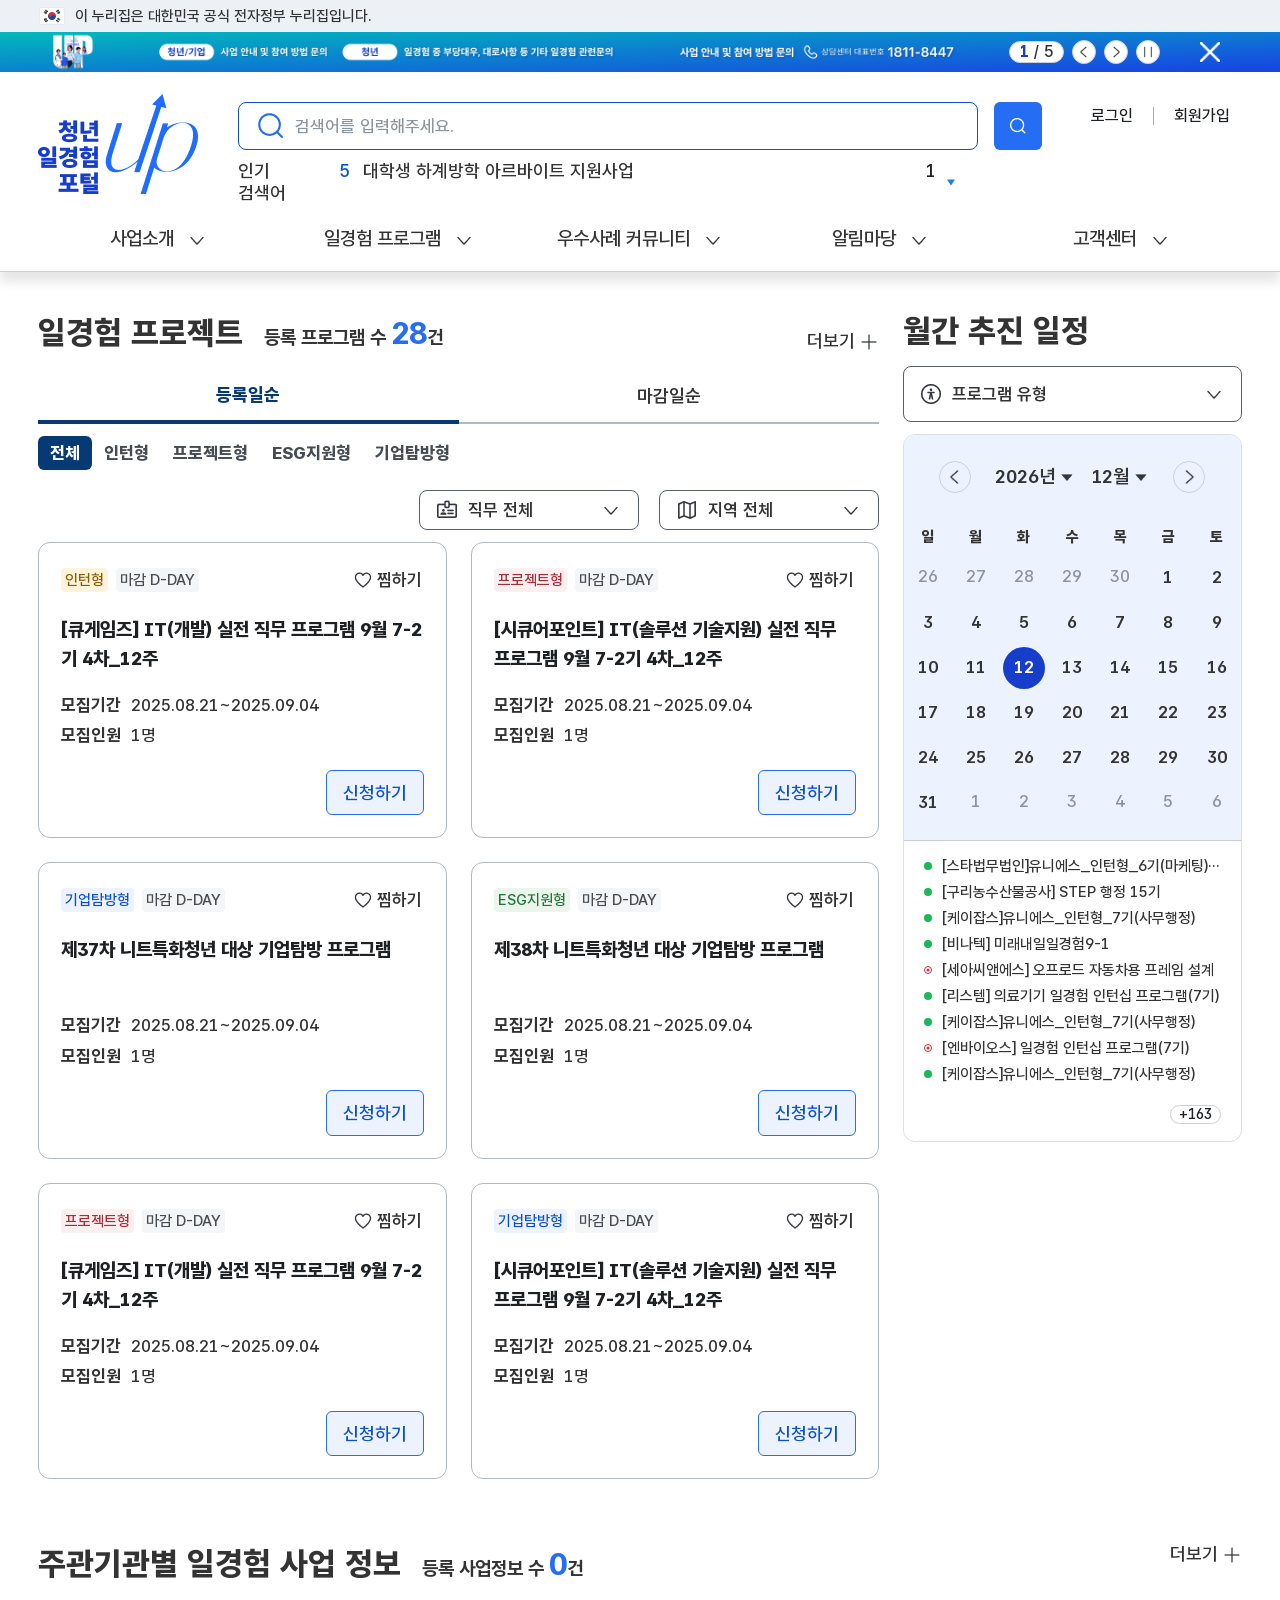
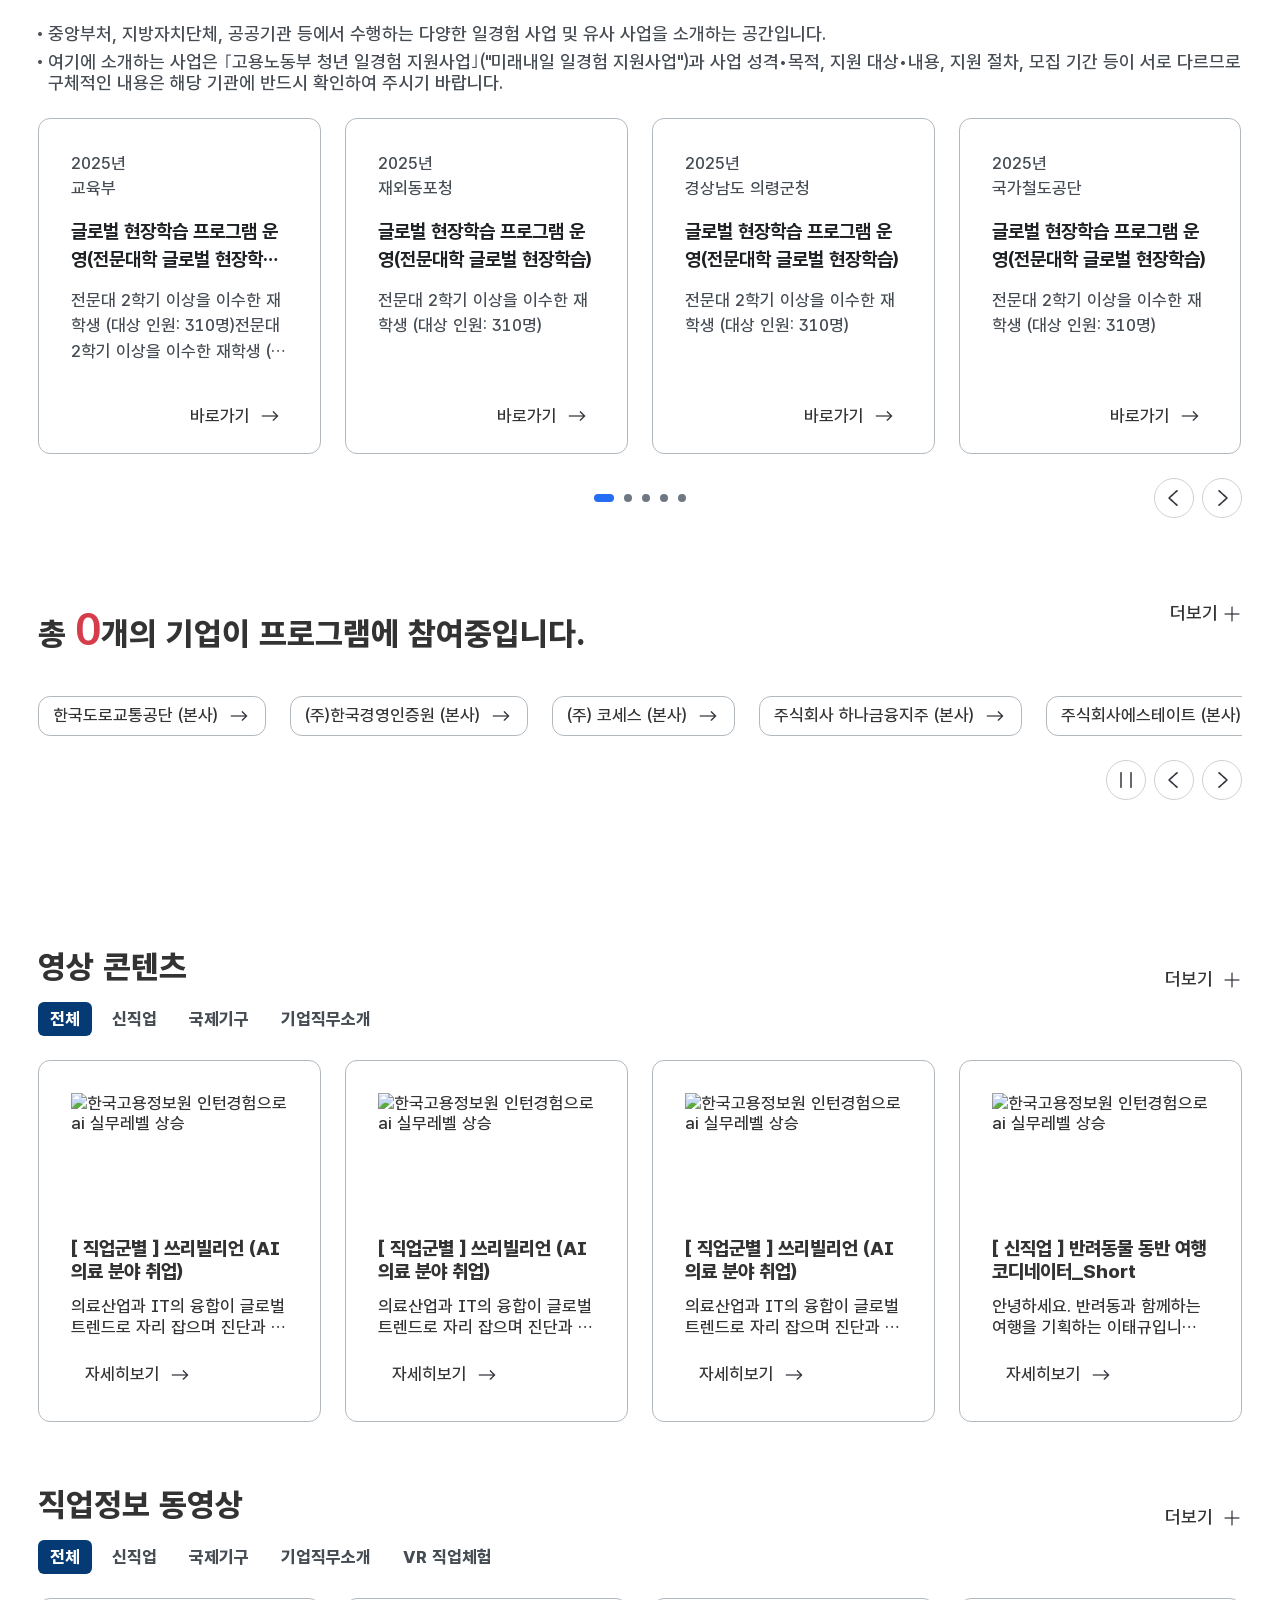
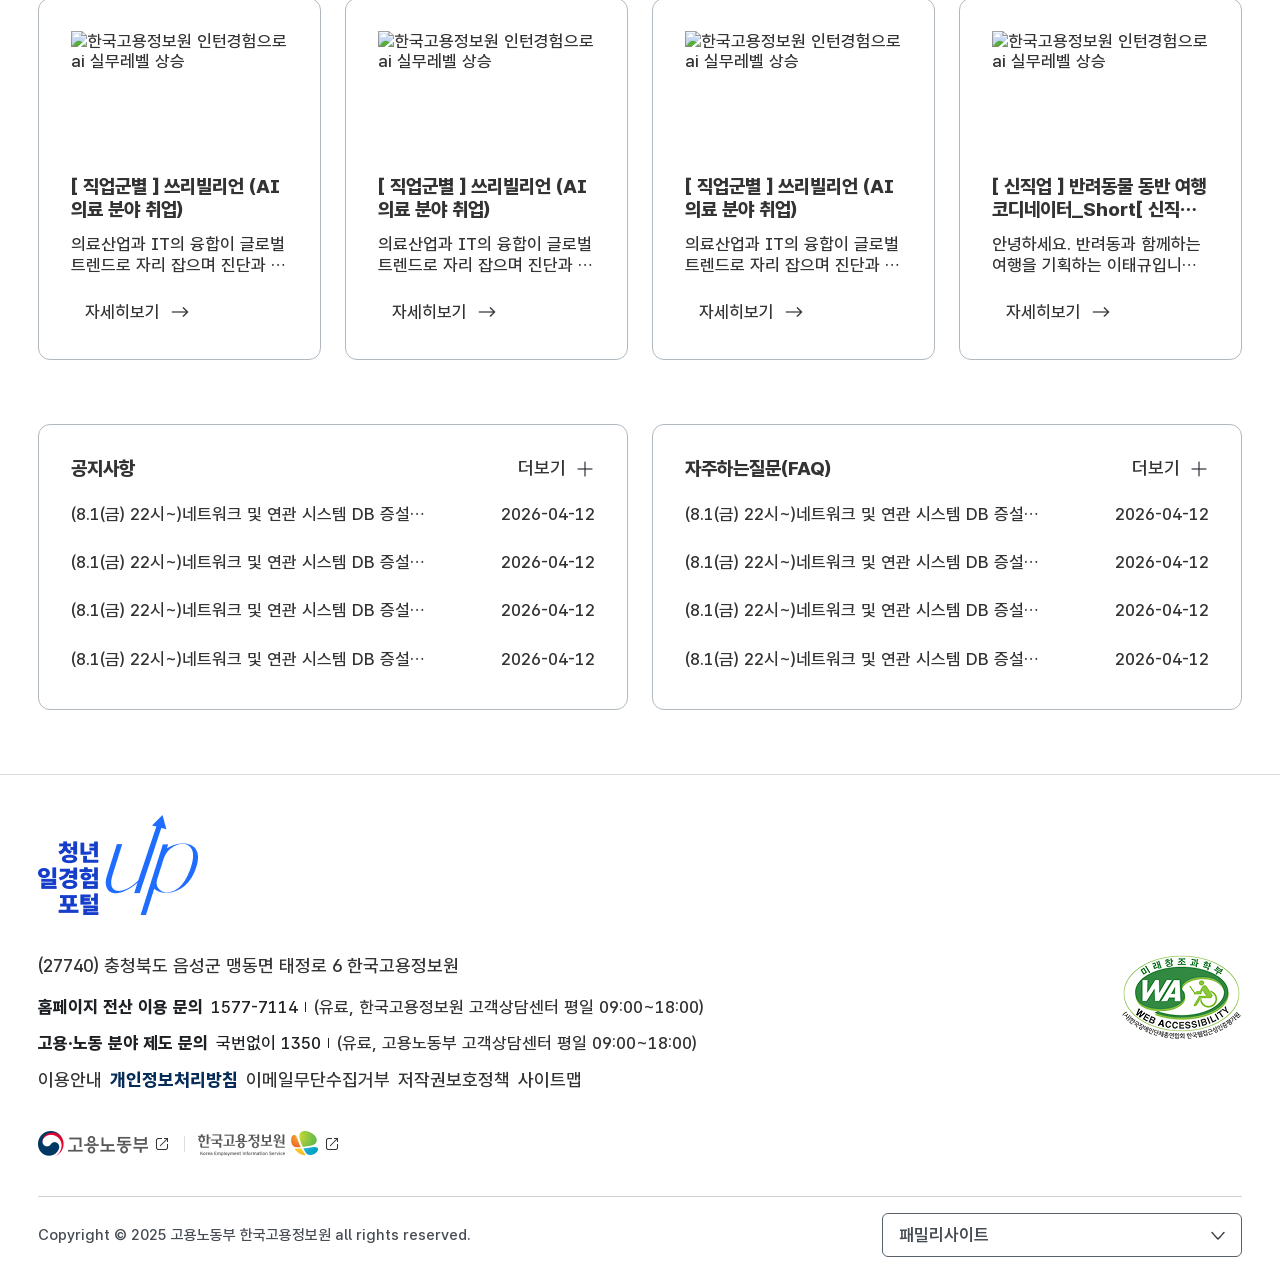
==== commit f782edfa: "Docs : 251223 수정사항 반영" ====
--- a/html/index.html
+++ b/html/index.html
@@ -303,7 +303,7 @@
                                     
                                     <ul class="depth2">
                                         <li class="depth2-item">
-                                            <a href="#none">인턴형</a>
+                                            <a href="#none">인턴형 우수사례</a>
                                         </li>
                                         <li class="depth2-item">
                                             <a href="#none">프로젝트형 우수사례</a>
@@ -1179,6 +1179,23 @@
                     </div>
                 </div>
             </section>
+
+            <!-- 모바일 퀵메뉴 -->
+            <div class="mobile-quickmenu">
+                <div class="item">
+                    <a href="#none"><i class="icon home"></i><span class="text">HOME</span></a>
+                </div>
+                <div class="item">
+                    <a href="#none"><i class="icon search"></i><span class="text">통합검색</span></a>
+                </div>
+                <div class="item">
+                    <a href="#none"><i class="icon mypage"></i><span class="text">마이페이지</span></a>
+                </div>
+                <div class="item">
+                    <button type="button" class="all-menu"><i class="icon ham"></i><span class="text">전체메뉴</span></button>
+                </div>
+            </div>
+            <!-- // 모바일 퀵메뉴 -->
         </div>
         <!--............. // main container .............-->
         <footer class="footer">
@@ -1187,7 +1204,7 @@
                     <img src="../static/images/common/logo.png" alt="청년 일경험 포털 로고">
                 </div>
                 <div class="footer-top">
-                    <div>
+                    <!-- <div> -->
                         <p class="addr">(27740) 충청북도 음성군 맹동면 태정로 6 한국고용정보원</p>
                         <ul class="info">
                             <!-- <li></li> -->
@@ -1204,22 +1221,32 @@
                         </div>
                         <ul class="footer-bottom">
                             <li><a href="#none" target="_blank" title="새 창 열기">
-                                <img src="../static/images/common/logo-moel.png" alt="고용노동부">
+                                <img src="../static/images/common/logo-moel.png" alt="">
+                                고용노동부
                                 <i class="new-tab"></i>
                             </a></li>
                             <li><a href="#none" target="_blank" title="새 창 열기">
-                                <img src="../static/images/common/logo-keis.png" alt="한국고용정보원">
+                                <img src="../static/images/common/logo-keis.png" alt="">
+                                한국고용정보원
                                 <i class="new-tab"></i>
                             </a></li>
                         </ul>
-                    </div>
-                    <div class="wa">
-                        <img src="../static/images/common/logo-wa.png" alt="WA 품질인증 마크, 웹와치(WebWatch) 2025.03.13 ~ 2026.03.12">
-                    </div>
+                        <div class="wa">
+                            <img src="../static/images/common/logo-wa.png" alt="WA 품질인증 마크, 웹와치(WebWatch) 2025.03.13 ~ 2026.03.12">
+                        </div>
+                    <!-- </div> -->
                 </div>
                 <div class="copyright">
+                    <!-- <div class="link-list mobile">
+                        <a href="#none">이용안내</a>
+                        <a href="#none" class="blue">개인정보처리방침</a>
+                        <a href="#none">이메일무단수집거부</a>
+                        <a href="#none">저작권보호정책</a>
+                        <a href="#none">사이트맵</a>
+                    </div> -->
                     <p>Copyright © 2025 고용노동부 한국고용정보원 all rights reserved.</p>
-                    <div class="family-site-wrap">
+                </div>
+                <div class="family-site-wrap">
                         <div class="family-site">
                             <button type="button" title="열기" class="family-site-button">패밀리사이트</button>
                             <ul class="family-site-list">
@@ -1231,7 +1258,6 @@
                             </ul>
                         </div>
                     </div>
-                </div>
             </div>
         </footer>
     </div>    
--- a/static/css/layout.css
+++ b/static/css/layout.css
@@ -659,7 +659,7 @@
     font-weight: 700;
     font-size: 0;
 }
-.mobile-gnb .gnb{}
+.mobile-gnb .gnb{padding-bottom: 150px;}
 .mobile-gnb .gnb .depth1{}
 .mobile-gnb .gnb .depth1-item > a{
     position: relative;
@@ -719,7 +719,7 @@
 
 .mobile-gnb .gnb .depth1-item > a.active + .depth2{display: block;}
 
-
+.mobile-quickmenu{display: none;}
 
 
 /* footer */
@@ -727,7 +727,7 @@
     border-top: 1px solid #ddd;
 }
 .footer .inner{
-    padding: 40px 0 22px;
+    padding: 40px 0 24px;
 }
 .footer .logo{
     display: block;
@@ -736,9 +736,16 @@
 }
 .footer .footer-top{
     margin-top: 40px;
-    display: flex;
-    justify-content: space-between;
+    /* display: flex;
+    justify-content: space-between; */
     /* align-items: ; */
+    position: relative;
+    /* padding-right: 120px; */
+}
+.footer .footer-top .wa{
+    position: absolute;
+    right: 0;
+    top: 0;
 }
 
 .footer .info{
@@ -749,15 +756,40 @@
     font-size: 17px;
 }
 .footer .info li + li{margin-top: 16px;}
-.footer .footer-top .link-list{
+.footer .link-list{
     margin-top: 16px;
     display: flex;
     gap: 8px;
 }
-.footer .footer-top .bold {margin-right: 8px;}
-.footer .footer-top .bold + a {margin-right: 8px; color: #1E2124; padding-right: 8px; position: relative;} /* 251219 (ej) */
-.footer .footer-top .bold + a::before {content: ''; display: inline-block; width: 1px; height: 10px; background-color: #1E2124; position: absolute; right: 0; top: 50%; transform: translateY(-50%);} /* 251219 (ej) */
-.footer .footer-top .link-list .blue {
+.footer .link-list.pc{
+    /* display: block; */
+}
+.footer .link-list.mobile{
+    display: none;
+}
+.footer .footer-top .bold {
+    margin-right: 8px;
+    font-weight: 700;
+    color: #1E2124;
+}
+.footer .footer-top .bold + a {
+    margin-right: 8px; 
+    color: #1E2124; 
+    padding-right: 8px; 
+    position: relative;
+} /* 251219 (ej) */
+.footer .footer-top .bold + a::before {
+    content: ''; 
+    display: inline-block; 
+    width: 1px; 
+    height: 10px; 
+    background-color: #1E2124; 
+    position: absolute; 
+    right: 0; 
+    top: 50%; 
+    transform: translateY(-50%);
+} /* 251219 (ej) */
+.footer .link-list .blue {
     color: #052B57;
     font-weight: 700;
 }
@@ -765,6 +797,9 @@
     margin-top: 40px;
     display: flex;
     gap: 28px;
+}
+.footer .footer-bottom a{
+    font-size: 0;
 }
 .footer .footer-bottom li{
     position: relative;
@@ -799,18 +834,24 @@
 .footer .copyright{
     display: flex;
     justify-content: space-between;
-    align-items: center;
     padding-top: 16px;
     margin-top: 40px;
     border-top: 1px solid #CDD1D5;
     font-size: 15px;
     color: #464C53;
 }
+.footer .copyright p{
+    display: block;
+    padding: 13px 0;
+}
 
 .footer .family-site-wrap {
   position: relative;
   right: 0;
   z-index: 1;
+  position: absolute;
+  right: 0;
+  bottom: 24px;
 }
 .footer .family-site-wrap .family-site {
   width: 360px;
@@ -823,6 +864,7 @@
   background-color: #fff;
   padding: 11px 44px 11px 16px;
   border: 1px solid #58616A;
+  font-size: 17px;
   text-align: left;
   color: #464C53;
   border-radius: 6px;
@@ -854,15 +896,15 @@
 .footer .family-site-wrap .family-site-button.active {
   background-color: #EEF2F7;
 }
-.footer .family-site-wrap .family-site-button.active::before {
+/* .footer .family-site-wrap .family-site-button.active::before {
   background-color: #fff;
-}
+} */
 .footer .family-site-wrap .family-site-button.active::after {
   transform: translateY(-50%) rotate(-180deg);
 }
 .footer .family-site-wrap .family-site-list {
   background-color: #fff;
-  border-radius: 0 0 6px 6px;
+  border-radius: 6px;
   overflow: hidden;
   border: 1px solid #ddd;
   position: absolute;
@@ -873,6 +915,7 @@
   display: none;
   width: 100%;
   max-height: 300px;
+  font-size: 17px;
 }
 .footer .family-site-wrap .family-site-list li {
   border-top: 1px solid #ddd;
@@ -973,6 +1016,7 @@
     .util .icon{display: block;}
     .util .all-menu{display: block;}
     .util li:last-child{margin-left: 0;}
+    .util li.join{margin-left: 0;}
     .util li.join::before{display: none;}
     .srch-wrap{
         top: auto;
@@ -985,14 +1029,22 @@
         padding-bottom: 30px; */
     }
 
+
     /* 푸터 */
+    .footer .inner{
+        padding-top: 110px;
+        padding-bottom: 30px;
+    }
     .footer .footer-top{
+        display: flex;
         flex-direction: column;
-        gap: 28px;
     }
     .footer .footer-top .addr{
         font-size: 17px;
         word-break: keep-all;
+    }
+    .footer .info{
+        /* margin-top: 0; */
     }
     .footer .info li{
         flex-direction: column;
@@ -1006,19 +1058,61 @@
     .footer .footer-top .bold + a::before{
         display: none;
     }
-    .footer .footer-top .link-list{
+    .footer .link-list{
         flex-wrap: wrap;
+        padding-top: 8px;
+        margin-top: 28px;
         font-size: 15px;
-    }
+        border-top: 1px solid #DDD;
+        order: 1;
+    }
+    /* .footer .link-list.pc{
+        display: none;
+    }
+    .footer .link-list.mobile{
+        display: flex;
+        margin-top: 0;
+    } */
     .footer .footer-top .wa{
+        position: static;
+        margin-top: 28px;
         text-align: right;
     }
+    .footer .copyright{
+        flex-direction: column;
+        padding: 0;
+        margin: 0;
+        border: 0;
+    }
+    .footer .copyright p{
+        padding: 10px 0 0 0;
+        word-break: keep-all;
+    }
+    /* .footer .family-site-wrap{
+        display: none;
+    } */
     .footer .family-site-wrap{
-        display: none;
+        left: 0;
+        top: 16px;
+        bottom: auto;
+    }
+    .footer .family-site-wrap .family-site{
+        width: 100%;
     }
     .footer .footer-bottom{
         margin-top: 28px;
-     }
+    }
+    .footer .footer-bottom a{
+        font-size: 17px;
+        font-weight: 600;
+        color: #111;
+    }
+    .footer .footer-bottom a img{
+        display: none;
+    }
+    .footer .footer-bottom .new-tab{
+        margin-top: -3px;
+    }
 }
 @media screen and (max-width: 768px){
     .header-banner{overflow: visible;}
@@ -1055,4 +1149,69 @@
     .srch-wrap .history-area .right{
         border-radius: 0 0 6px 6px;
     }
+
+    
+    /*모바일 퀵메뉴*/
+    .mobile-quickmenu {
+        position: fixed;
+        left: 0;
+        bottom: 0;
+        display: flex;
+        justify-content: space-around;
+        padding: 8px 0;
+        width: 100%;
+        background-color: #fff;
+        border-top: 1px solid #d8d8d8;
+        font-size: 0;
+        box-sizing: border-box;
+        box-shadow: -4px -4px 10px 0px rgba(0, 0, 0, 0.15);
+        z-index: 2;
+    }
+    .mobile-quickmenu .item {
+        display: inline-block;
+        padding: 0 5px;
+        font-size: 13px;
+        text-align: center;
+        vertical-align: middle;
+    }
+    .mobile-quickmenu .item button {
+        padding: 0;
+    }
+    .mobile-quickmenu a {
+        display: block;
+    }
+    .mobile-quickmenu .icon {
+        display: inline-block;
+        margin: 0;
+        width: 20px;
+        height: 20px;
+        background-position: center;
+        background-repeat: no-repeat;
+        text-align: center;
+    }
+    .mobile-quickmenu .icon.home {
+        background-image: url("../images/common/ico_home.png");
+    }
+    .mobile-quickmenu .icon.search {
+        background-image: url("../images/common/ico_search-b.png");
+    }
+    .mobile-quickmenu .icon.mypage {
+        background-image: url("../images/common/ico_user.png");
+    }
+    .mobile-quickmenu .icon.ham {
+        background-image: url("../images/common/ico_menu.png");
+    }
+    .mobile-quickmenu span {
+        display: block;
+        font-size: 13px;
+        font-weight: 400;
+        color: #1D1D1D;
+    }
+    .mobile-quickmenu .all-menu {
+        background-color: transparent;
+    }
+
+    .footer{
+        padding-bottom: 56px;
+    }
 }
--- a/static/css/main.css
+++ b/static/css/main.css
@@ -1232,8 +1232,8 @@
     .visual .left a.view-more{ top: 54px; }
     .left .tab-container .item{ flex-wrap: nowrap; gap: 0;}
     .left .tab-container .item li{ width: 100%; min-width: 80%; min-height: 100%;}
-    .visual .details.swiper-container{ width: calc(100% - 84px); margin: 0 auto; }
-    .visual .details .swiper-controller{ display: block; }
+    /* .visual .details.swiper-container{ width: calc(100% - 84px); margin: 0 auto; }
+    .visual .details .swiper-controller{ display: block; } */
     .dropdown-btn { min-width: auto; }
     .left .tab-container .item .util-box{position: relative;}
     .tip-wrap{position: static;}
@@ -1245,26 +1245,27 @@
     .sec03 .view-more{ top: 56px; }
     /* .sec03 .partner-slider .view-more{ top: 33px; } */
     .sec04{padding-top: 0;}
-    .sec04 .swiper-wrapper{ flex-wrap: nowrap; gap: 0;}
+    .sec04 .details .swiper-wrapper{ flex-wrap: nowrap; gap: 0;}
+    .sec04 .responsive .swiper-wrapper{ flex-wrap: nowrap; gap: 0;}
     .sec04 .tab-cont .item{ width: 100%; }
     .sec04 a.view-more{top: 18px;}
     .sec05 .list .tit{ width: 100%; }
     .sec05 .list .date{ display: none; }
 
-    .swiper-container.responsive .swiper-controller{display: block; margin: 12px auto 0; font-size: 0; text-align: center;}
+    /* .swiper-container.responsive .swiper-controller{display: block; margin: 12px auto 0; font-size: 0; text-align: center;}
     .swiper-container.responsive .swiper-controller .btn-prev, .btn-next{display: inline-block; width: 40px; height: 40px; background-color: transparent; border: 1px solid #CDD1D5; border-radius: 100px; background: url(../images/common/ico_arrow.png) no-repeat center;}
     .swiper-container.responsive .swiper-controller .btn-next{transform: rotate(180deg);}
     .swiper-container.responsive .swiper-controller .pagination{display: inline-block; width: auto; margin: 0 20px;}
     .swiper-container.responsive .swiper-controller .swiper-pagination-bullet{width: 8px; height: 8px;}
-    .swiper-container.responsive .swiper-controller .swiper-pagination-bullet-active{width: 20px; border-radius: 100px;}
+    .swiper-container.responsive .swiper-controller .swiper-pagination-bullet-active{width: 20px; border-radius: 100px;} */
 
 
     /* 251219 (ej) */
-    .sec03 .swiper-controller { text-align: center;}
+    /* .sec03 .swiper-controller { text-align: center;}
     .sec03 .swiper-controller .btn { position: relative; }
     .sec03 .swiper-controller .pagination { position: relative; display: inline-block; transform: none; left: auto;}
     .sec03 .swiper-controller .btn-prev {left: auto; right: auto;}
-    .sec03 .swiper-controller .btn-next {right: auto;}
+    .sec03 .swiper-controller .btn-next {right: auto;} */
 }
 @media screen and (max-width: 500px){
     .dropdown-btn{ padding-left: 44px; }
@@ -1279,6 +1280,22 @@
     .sec04 .details .swiper-controller .prev, .sec04 .details .swiper-controller .next{top: 54px;}
     .sec04 .tab-cont .item a{ height: auto;}
     .sec04 .tab-cont .item .shortcut{position: relative; bottom: 0; margin-top: 16px;}
+    
+    .visual .details.swiper-container{ width: calc(100% - 84px); margin: 0 auto; }
+    .visual .details .swiper-controller{ display: block; }
+    .swiper-container.responsive .swiper-controller{display: block; margin: 12px auto 0; font-size: 0; text-align: center;}
+    .swiper-container.responsive .swiper-controller .btn-prev, .btn-next{display: inline-block; width: 40px; height: 40px; background-color: transparent; border: 1px solid #CDD1D5; border-radius: 100px; background: url(../images/common/ico_arrow.png) no-repeat center;}
+    .swiper-container.responsive .swiper-controller .btn-next{transform: rotate(180deg);}
+    .swiper-container.responsive .swiper-controller .pagination{display: inline-block; width: auto; margin: 0 20px;}
+    .swiper-container.responsive .swiper-controller .swiper-pagination-bullet{width: 8px; height: 8px;}
+    .swiper-container.responsive .swiper-controller .swiper-pagination-bullet-active{width: 20px; border-radius: 100px;}
+    /* 251219 (ej) */
+    .sec03 .swiper-controller { text-align: center;}
+    .sec03 .swiper-controller .btn { position: relative; }
+    .sec03 .swiper-controller .pagination { position: relative; display: inline-block; transform: none; left: auto;}
+    .sec03 .swiper-controller .btn-prev {left: auto; right: auto;}
+    .sec03 .swiper-controller .btn-next {right: auto;}
+
     .details .swiper-controller button{background-color: #FFFFFF;}
     .details .swiper-controller button::after{height: 34px; background: linear-gradient(90deg, #FFFFFF 27.34%, rgb(255 255 255 / 0%) 100%);}
 }
